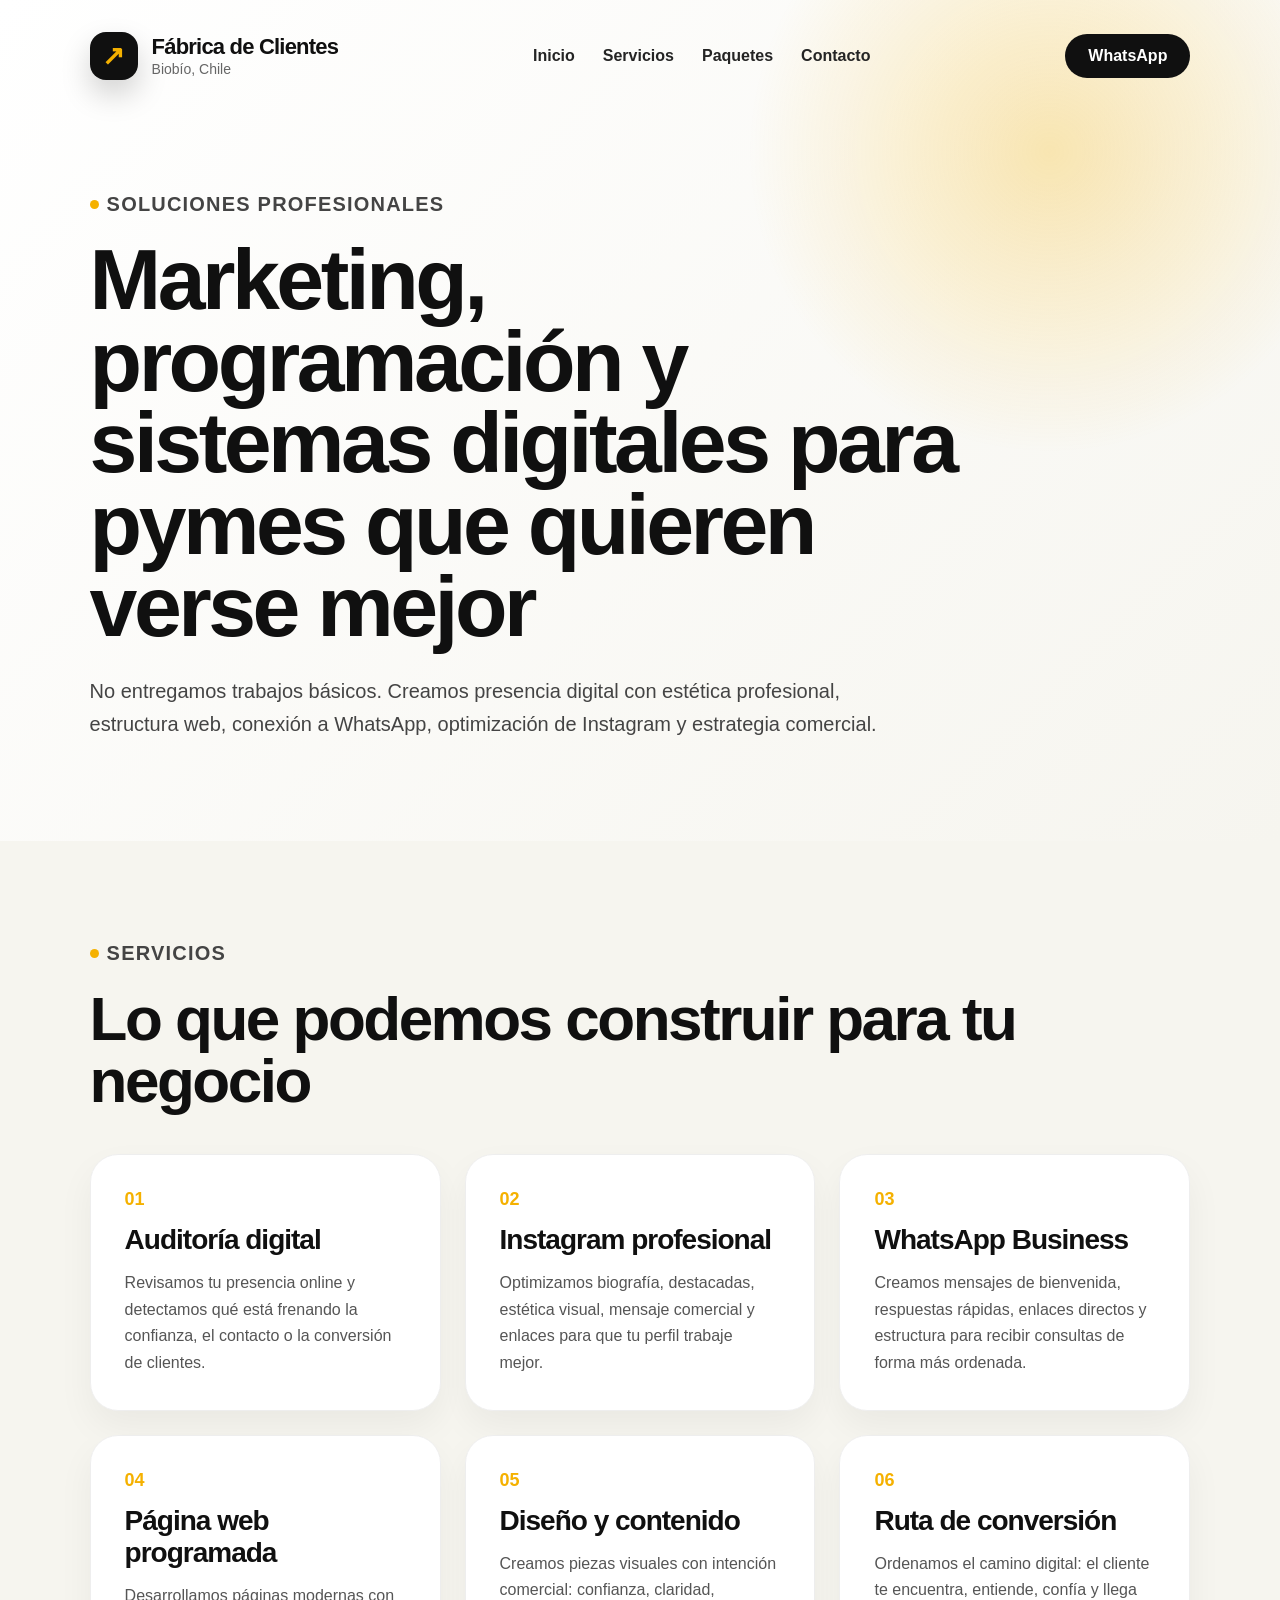
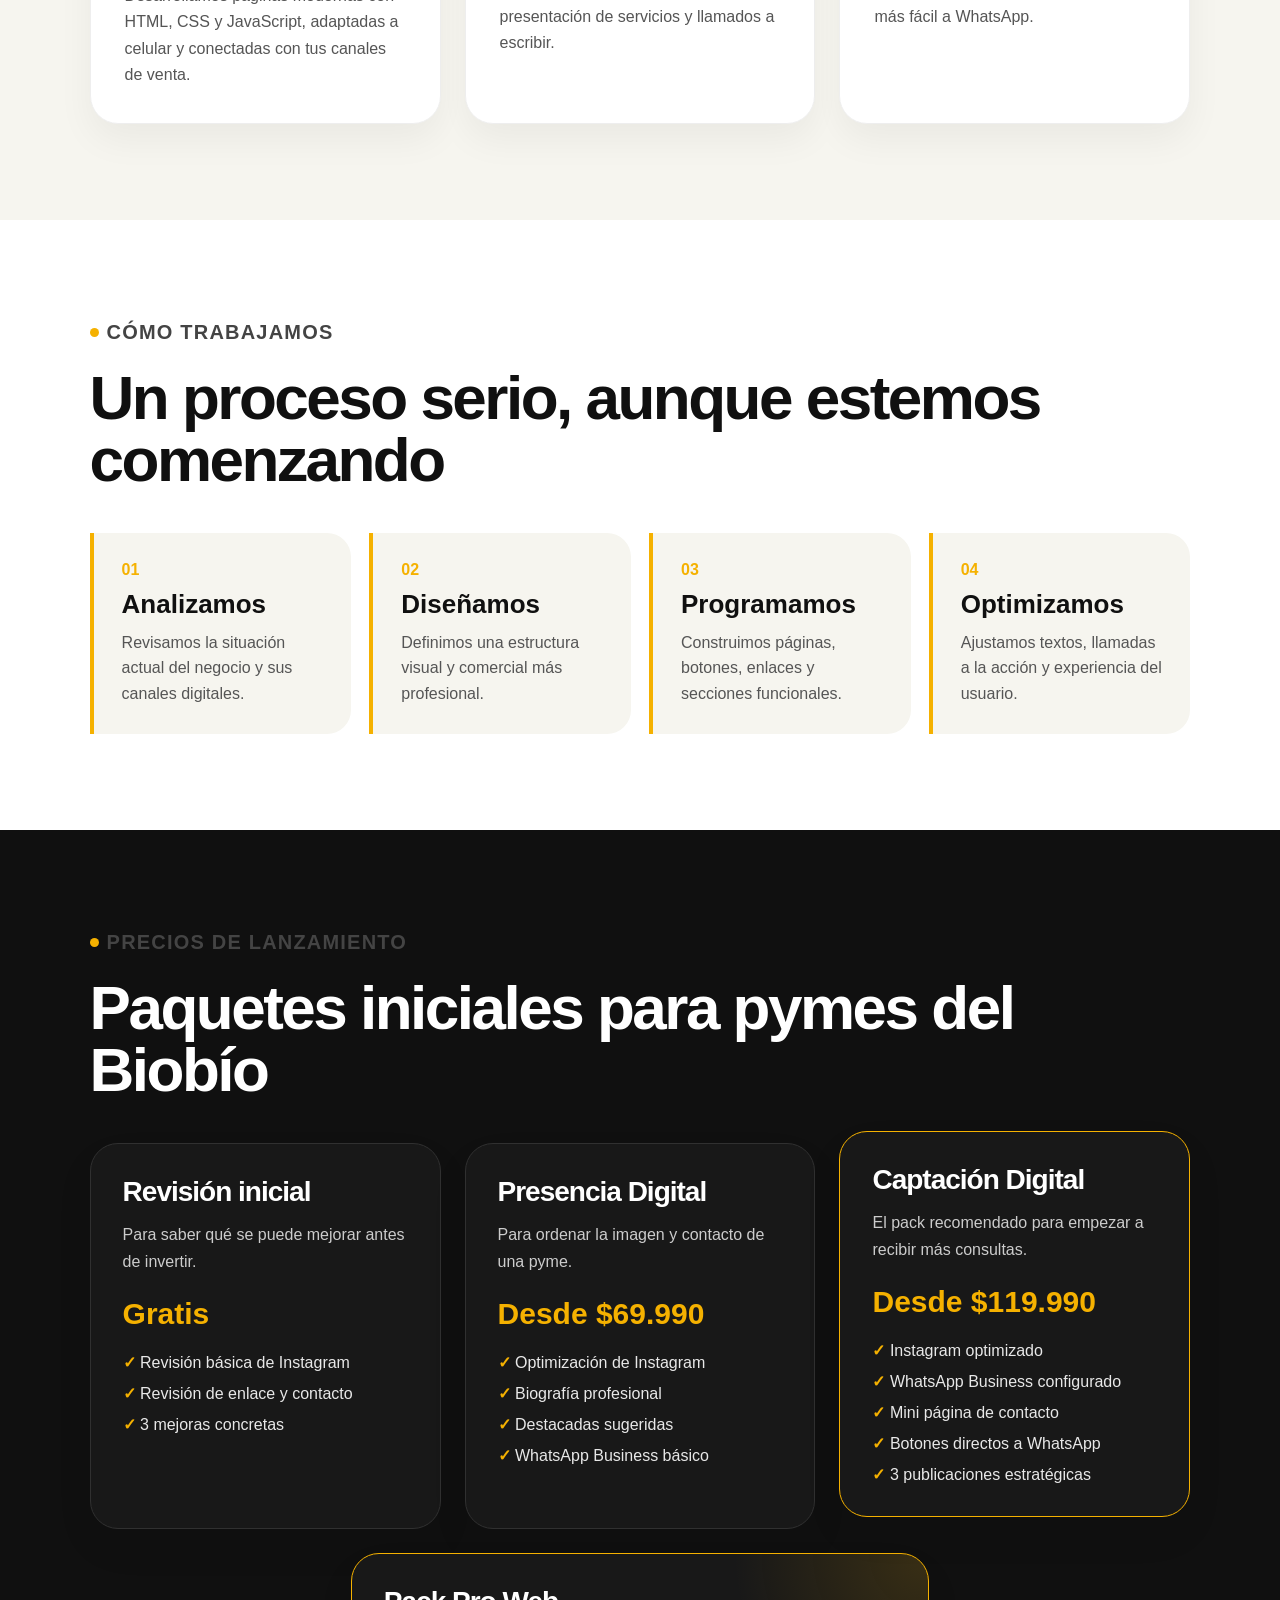
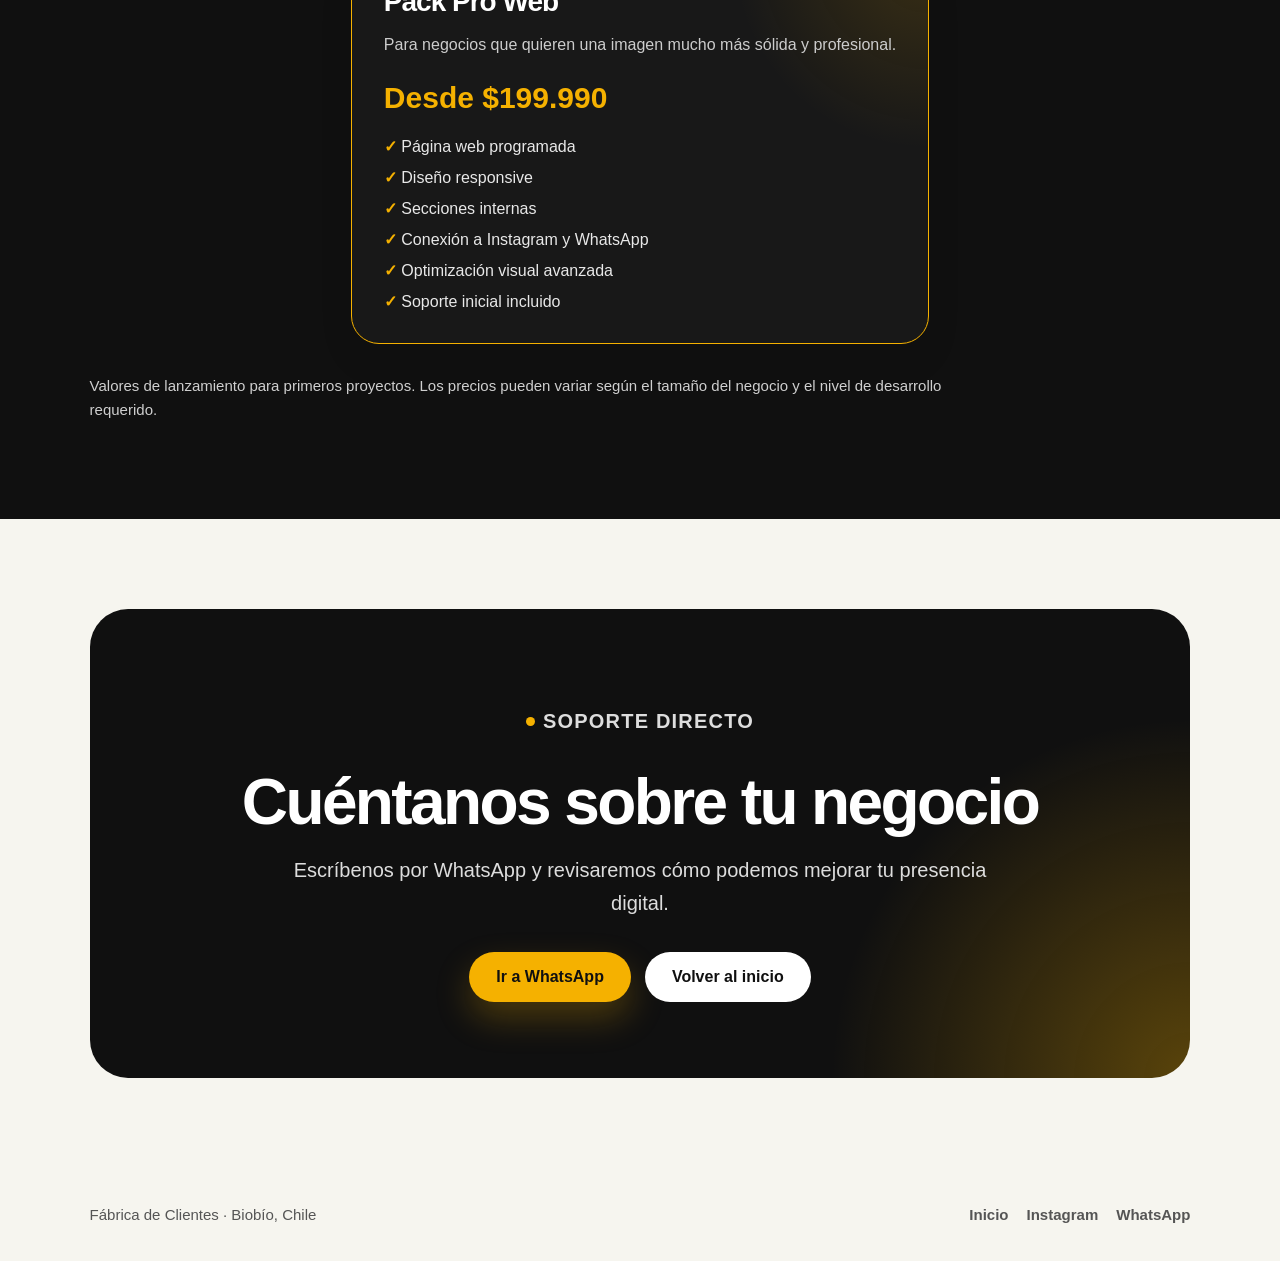
==== servicios.html @ aa5b1d6c "Add files via upload" ====
<!DOCTYPE html>
<html lang="es">
<head>
    <meta charset="UTF-8">
    <meta name="viewport" content="width=device-width, initial-scale=1.0">
    <title>Servicios | Fábrica de Clientes</title>
    <link rel="stylesheet" href="style.css">
</head>
<body>

    <div class="cursor-light"></div>

    <header class="page-header">

        <nav class="nav">
            <a href="index.html" class="logo">
                <div class="logo-icon">↗</div>
                <div>
                    <h2>Fábrica de Clientes</h2>
                    <span>Biobío, Chile</span>
                </div>
            </a>

            <div class="menu">
                <a href="index.html">Inicio</a>
                <a href="servicios.html">Servicios</a>
                <a href="#paquetes">Paquetes</a>
                <a href="#contacto">Contacto</a>
            </div>

            <a class="nav-btn" href="https://wa.me/56926001268" target="_blank">
                WhatsApp
            </a>
        </nav>

        <div class="page-title">
            <p class="tag">Soluciones profesionales</p>
            <h1>Marketing, programación y sistemas digitales para pymes que quieren verse mejor</h1>
            <p>
                No entregamos trabajos básicos. Creamos presencia digital con estética profesional,
                estructura web, conexión a WhatsApp, optimización de Instagram y estrategia comercial.
            </p>
        </div>

    </header>

    <main>

        <section class="section service-detail">
            <p class="tag">Servicios</p>
            <h2>Lo que podemos construir para tu negocio</h2>

            <div class="service-grid">

                <div class="service-item">
                    <span>01</span>
                    <h3>Auditoría digital</h3>
                    <p>
                        Revisamos tu presencia online y detectamos qué está frenando la confianza,
                        el contacto o la conversión de clientes.
                    </p>
                </div>

                <div class="service-item">
                    <span>02</span>
                    <h3>Instagram profesional</h3>
                    <p>
                        Optimizamos biografía, destacadas, estética visual, mensaje comercial
                        y enlaces para que tu perfil trabaje mejor.
                    </p>
                </div>

                <div class="service-item">
                    <span>03</span>
                    <h3>WhatsApp Business</h3>
                    <p>
                        Creamos mensajes de bienvenida, respuestas rápidas, enlaces directos
                        y estructura para recibir consultas de forma más ordenada.
                    </p>
                </div>

                <div class="service-item">
                    <span>04</span>
                    <h3>Página web programada</h3>
                    <p>
                        Desarrollamos páginas modernas con HTML, CSS y JavaScript, adaptadas a celular
                        y conectadas con tus canales de venta.
                    </p>
                </div>

                <div class="service-item">
                    <span>05</span>
                    <h3>Diseño y contenido</h3>
                    <p>
                        Creamos piezas visuales con intención comercial: confianza, claridad,
                        presentación de servicios y llamados a escribir.
                    </p>
                </div>

                <div class="service-item">
                    <span>06</span>
                    <h3>Ruta de conversión</h3>
                    <p>
                        Ordenamos el camino digital: el cliente te encuentra, entiende,
                        confía y llega más fácil a WhatsApp.
                    </p>
                </div>

            </div>
        </section>

        <section class="section process-pro">
            <p class="tag">Cómo trabajamos</p>
            <h2>Un proceso serio, aunque estemos comenzando</h2>

            <div class="timeline">
                <div>
                    <span>01</span>
                    <h3>Analizamos</h3>
                    <p>Revisamos la situación actual del negocio y sus canales digitales.</p>
                </div>

                <div>
                    <span>02</span>
                    <h3>Diseñamos</h3>
                    <p>Definimos una estructura visual y comercial más profesional.</p>
                </div>

                <div>
                    <span>03</span>
                    <h3>Programamos</h3>
                    <p>Construimos páginas, botones, enlaces y secciones funcionales.</p>
                </div>

                <div>
                    <span>04</span>
                    <h3>Optimizamos</h3>
                    <p>Ajustamos textos, llamadas a la acción y experiencia del usuario.</p>
                </div>
            </div>
        </section>

        <section class="section paquetes" id="paquetes">
            <p class="tag">Precios de lanzamiento</p>
            <h2>Paquetes iniciales para pymes del Biobío</h2>

            <div class="cards">
                <div class="card price-card">
                    <h3>Revisión inicial</h3>
                    <p>Para saber qué se puede mejorar antes de invertir.</p>
                    <h4>Gratis</h4>
                    <ul>
                        <li>Revisión básica de Instagram</li>
                        <li>Revisión de enlace y contacto</li>
                        <li>3 mejoras concretas</li>
                    </ul>
                </div>

                <div class="card price-card">
                    <h3>Presencia Digital</h3>
                    <p>Para ordenar la imagen y contacto de una pyme.</p>
                    <h4>Desde $69.990</h4>
                    <ul>
                        <li>Optimización de Instagram</li>
                        <li>Biografía profesional</li>
                        <li>Destacadas sugeridas</li>
                        <li>WhatsApp Business básico</li>
                    </ul>
                </div>

                <div class="card price-card featured">
                    <h3>Captación Digital</h3>
                    <p>El pack recomendado para empezar a recibir más consultas.</p>
                    <h4>Desde $119.990</h4>
                    <ul>
                        <li>Instagram optimizado</li>
                        <li>WhatsApp Business configurado</li>
                        <li>Mini página de contacto</li>
                        <li>Botones directos a WhatsApp</li>
                        <li>3 publicaciones estratégicas</li>
                    </ul>
                </div>
            </div>

            <div class="cards second-row">
                <div class="card price-card pro-card">
                    <h3>Pack Pro Web</h3>
                    <p>Para negocios que quieren una imagen mucho más sólida y profesional.</p>
                    <h4>Desde $199.990</h4>
                    <ul>
                        <li>Página web programada</li>
                        <li>Diseño responsive</li>
                        <li>Secciones internas</li>
                        <li>Conexión a Instagram y WhatsApp</li>
                        <li>Optimización visual avanzada</li>
                        <li>Soporte inicial incluido</li>
                    </ul>
                </div>
            </div>

            <p class="price-note">
                Valores de lanzamiento para primeros proyectos. Los precios pueden variar según el tamaño del negocio y el nivel de desarrollo requerido.
            </p>
        </section>

        <section class="contacto" id="contacto">
            <p class="tag">Soporte directo</p>
            <h2>Cuéntanos sobre tu negocio</h2>
            <p>
                Escríbenos por WhatsApp y revisaremos cómo podemos mejorar tu presencia digital.
            </p>

            <div class="contact-buttons">
                <a class="btn-whatsapp" href="https://wa.me/56926001268" target="_blank">
                    Ir a WhatsApp
                </a>

                <a class="btn-light" href="index.html">
                    Volver al inicio
                </a>
            </div>
        </section>

    </main>

    <footer>
        <p>Fábrica de Clientes · Biobío, Chile</p>

        <div>
            <a href="index.html">Inicio</a>
            <a href="https://www.instagram.com/fabricadeclientes.cl" target="_blank">Instagram</a>
            <a href="https://wa.me/56926001268" target="_blank">WhatsApp</a>
        </div>
    </footer>

    <script src="script.js"></script>
</body>
</html>
---- style.css ----
* {
    margin: 0;
    padding: 0;
    box-sizing: border-box;
}

html {
    scroll-behavior: smooth;
}

body {
    font-family: Arial, Helvetica, sans-serif;
    background: #f6f5ef;
    color: #101010;
    overflow-x: hidden;
}

a {
    text-decoration: none;
    color: inherit;
}

.cursor-light {
    position: fixed;
    width: 380px;
    height: 380px;
    border-radius: 50%;
    background: radial-gradient(circle, rgba(245, 177, 0, 0.16), transparent 65%);
    pointer-events: none;
    z-index: 0;
    transform: translate(-50%, -50%);
}

.hero,
.page-header,
main,
footer {
    position: relative;
    z-index: 1;
}

.hero {
    min-height: 100vh;
    padding: 32px 7%;
    background:
        radial-gradient(circle at 82% 18%, rgba(245, 177, 0, 0.28), transparent 24%),
        radial-gradient(circle at 12% 78%, rgba(0, 0, 0, 0.08), transparent 20%),
        linear-gradient(135deg, #ffffff 0%, #f6f5ef 100%);
}

.nav {
    display: flex;
    align-items: center;
    justify-content: space-between;
    gap: 22px;
    margin-bottom: 80px;
}

.logo {
    display: flex;
    align-items: center;
    gap: 14px;
}

.logo-icon {
    width: 48px;
    height: 48px;
    background: #101010;
    color: #f5b100;
    display: grid;
    place-items: center;
    border-radius: 16px;
    font-size: 27px;
    font-weight: 900;
    box-shadow: 0 14px 30px rgba(0, 0, 0, 0.18);
}

.logo h2 {
    font-size: 22px;
    letter-spacing: -0.8px;
}

.logo span {
    font-size: 14px;
    color: #666666;
}

.menu {
    display: flex;
    align-items: center;
    gap: 28px;
    font-weight: 700;
}

.menu a {
    color: #242424;
    transition: 0.2s;
}

.menu a:hover {
    color: #f5b100;
}

.nav-btn {
    padding: 13px 23px;
    background: #101010;
    color: white;
    border-radius: 999px;
    font-weight: 800;
    transition: 0.2s;
}

.nav-btn:hover {
    background: #f5b100;
    color: #101010;
    transform: translateY(-2px);
}

.hero-content {
    display: grid;
    grid-template-columns: 1.1fr 0.9fr;
    align-items: center;
    gap: 62px;
}

.tag {
    display: inline-flex;
    align-items: center;
    gap: 8px;
    color: #d99a00;
    font-weight: 900;
    margin-bottom: 18px;
    text-transform: uppercase;
    letter-spacing: 1.2px;
    font-size: 13px;
}

.tag::before {
    content: "";
    width: 9px;
    height: 9px;
    background: #f5b100;
    border-radius: 50%;
}

h1 {
    font-size: clamp(46px, 6.7vw, 88px);
    line-height: 0.95;
    letter-spacing: -3.8px;
    max-width: 920px;
}

.description {
    margin-top: 28px;
    font-size: 20px;
    line-height: 1.65;
    color: #444444;
    max-width: 750px;
}

.hero-buttons {
    display: flex;
    gap: 16px;
    flex-wrap: wrap;
    margin-top: 34px;
}

.btn-primary,
.btn-secondary,
.btn-whatsapp,
.btn-light {
    padding: 16px 27px;
    border-radius: 999px;
    font-weight: 900;
    display: inline-flex;
    align-items: center;
    justify-content: center;
    transition: 0.22s;
}

.btn-primary {
    background: #f5b100;
    color: #101010;
    box-shadow: 0 16px 34px rgba(245, 177, 0, 0.32);
}

.btn-primary:hover,
.btn-whatsapp:hover {
    transform: translateY(-3px);
}

.btn-secondary {
    border: 1px solid #101010;
}

.btn-secondary:hover {
    background: #101010;
    color: white;
}

.trust-row {
    display: grid;
    grid-template-columns: repeat(3, 1fr);
    gap: 14px;
    margin-top: 42px;
    max-width: 760px;
}

.trust-row div {
    background: rgba(255, 255, 255, 0.72);
    border: 1px solid #ececec;
    border-radius: 20px;
    padding: 18px;
    backdrop-filter: blur(10px);
}

.trust-row strong {
    display: block;
    margin-bottom: 6px;
    font-size: 16px;
}

.trust-row span {
    color: #666666;
    font-size: 14px;
    line-height: 1.4;
}

.hero-visual {
    position: relative;
    min-height: 520px;
    display: grid;
    place-items: center;
}

.dashboard-card {
    width: min(100%, 470px);
    background: #101010;
    color: white;
    border-radius: 34px;
    padding: 30px;
    box-shadow: 0 34px 80px rgba(0, 0, 0, 0.22);
    position: relative;
    overflow: hidden;
}

.dashboard-card::after {
    content: "";
    position: absolute;
    width: 210px;
    height: 210px;
    background: #f5b100;
    border-radius: 50%;
    top: -92px;
    right: -82px;
}

.dash-top {
    display: flex;
    gap: 8px;
    margin-bottom: 34px;
    position: relative;
    z-index: 2;
}

.dash-top span {
    width: 12px;
    height: 12px;
    background: #ffffff;
    opacity: 0.3;
    border-radius: 50%;
}

.card-label {
    color: #f5b100;
    font-weight: 900;
    margin-bottom: 12px;
    position: relative;
    z-index: 2;
}

.dashboard-card h3 {
    font-size: 34px;
    letter-spacing: -1.4px;
    line-height: 1.05;
    max-width: 340px;
    position: relative;
    z-index: 2;
}

.flow {
    display: flex;
    align-items: center;
    gap: 10px;
    margin: 34px 0;
    flex-wrap: wrap;
    position: relative;
    z-index: 2;
}

.flow div {
    background: rgba(255, 255, 255, 0.09);
    border: 1px solid rgba(255, 255, 255, 0.10);
    padding: 12px 14px;
    border-radius: 14px;
    font-weight: 800;
}

.flow span {
    color: #f5b100;
    font-weight: 900;
}

.metric-box {
    display: grid;
    grid-template-columns: 1fr;
    gap: 12px;
    position: relative;
    z-index: 2;
}

.metric-box div {
    background: #ffffff;
    color: #101010;
    padding: 15px;
    border-radius: 18px;
}

.metric-box small {
    display: block;
    color: #777777;
    margin-bottom: 5px;
}

.metric-box strong {
    font-size: 20px;
}

.section {
    padding: 96px 7%;
}

.section h2 {
    font-size: clamp(34px, 5vw, 62px);
    letter-spacing: -2.5px;
    line-height: 1;
    margin-bottom: 24px;
}

.section > p {
    max-width: 880px;
    font-size: 20px;
    line-height: 1.65;
    color: #444444;
}

.dark-section {
    background: #101010;
    color: white;
}

.dark-section p {
    color: #dddddd;
}

.cards {
    display: grid;
    grid-template-columns: repeat(3, 1fr);
    gap: 24px;
    margin-top: 42px;
}

.card {
    background: white;
    border: 1px solid #eeeeee;
    border-radius: 28px;
    padding: 32px;
    box-shadow: 0 18px 42px rgba(0, 0, 0, 0.05);
    transition: 0.22s;
}

.card:hover {
    transform: translateY(-7px);
}

.glow-card {
    position: relative;
    overflow: hidden;
}

.glow-card::after {
    content: "";
    position: absolute;
    width: 140px;
    height: 140px;
    background: rgba(245, 177, 0, 0.15);
    border-radius: 50%;
    bottom: -70px;
    right: -70px;
}

.card-icon {
    width: 48px;
    height: 48px;
    background: #101010;
    color: #f5b100;
    display: grid;
    place-items: center;
    border-radius: 16px;
    font-weight: 900;
    margin-bottom: 24px;
}

.card h3 {
    font-size: 28px;
    letter-spacing: -1px;
    margin-bottom: 14px;
}

.card p {
    color: #555555;
    line-height: 1.65;
}

.instagram-section {
    background: #ffffff;
}

.split {
    display: grid;
    grid-template-columns: 1fr 0.85fr;
    gap: 70px;
    align-items: center;
}

.split p {
    font-size: 20px;
    line-height: 1.65;
    color: #444444;
    max-width: 700px;
}

.pro-list {
    list-style: none;
    display: grid;
    gap: 14px;
    margin-top: 32px;
}

.pro-list li {
    background: #f6f5ef;
    border: 1px solid #eeeeee;
    padding: 16px 18px;
    border-radius: 18px;
    font-weight: 800;
}

.pro-list li::before {
    content: "✓ ";
    color: #f5b100;
    font-weight: 900;
}

.phone-mockup {
    width: min(100%, 360px);
    margin: 0 auto;
    background: #101010;
    border-radius: 42px;
    padding: 18px;
    box-shadow: 0 35px 75px rgba(0, 0, 0, 0.24);
    color: white;
}

.phone-header {
    width: 94px;
    height: 7px;
    background: #333333;
    border-radius: 999px;
    margin: 0 auto 24px;
}

.profile {
    display: flex;
    gap: 14px;
    align-items: center;
}

.profile-photo {
    width: 68px;
    height: 68px;
    background: #f5b100;
    color: #101010;
    border-radius: 50%;
    display: grid;
    place-items: center;
    font-weight: 900;
    font-size: 22px;
}

.profile-info h4 {
    font-size: 22px;
}

.profile-info p {
    font-size: 14px;
    color: #bbbbbb;
}

.bio-lines {
    display: grid;
    gap: 8px;
    margin: 22px 0;
}

.bio-lines span {
    height: 9px;
    background: #2b2b2b;
    border-radius: 999px;
}

.bio-lines span:nth-child(1) {
    width: 90%;
}

.bio-lines span:nth-child(2) {
    width: 74%;
}

.bio-lines span:nth-child(3) {
    width: 58%;
}

.ig-buttons {
    display: grid;
    grid-template-columns: 1fr 1fr;
    gap: 10px;
}

.ig-buttons button {
    border: none;
    padding: 12px;
    border-radius: 14px;
    background: #f5b100;
    color: #101010;
    font-weight: 900;
}

.stories {
    display: flex;
    gap: 12px;
    margin: 22px 0;
}

.stories div {
    width: 58px;
    height: 58px;
    border: 3px solid #f5b100;
    border-radius: 50%;
}

.feed-grid {
    display: grid;
    grid-template-columns: repeat(3, 1fr);
    gap: 7px;
}

.feed-grid div {
    height: 78px;
    background: linear-gradient(135deg, #ffffff, #f5b100);
    border-radius: 12px;
}

.tech-section {
    background: #f6f5ef;
}

.tech-grid {
    margin-top: 42px;
    display: grid;
    grid-template-columns: repeat(4, 1fr);
    gap: 22px;
}

.tech-item {
    background: #ffffff;
    padding: 30px;
    border-radius: 26px;
    border: 1px solid #eeeeee;
    box-shadow: 0 16px 36px rgba(0, 0, 0, 0.05);
}

.tech-item h3 {
    font-size: 24px;
    margin-bottom: 12px;
}

.tech-item p {
    color: #555555;
    line-height: 1.6;
}

.comparison {
    display: grid;
    grid-template-columns: 1fr 1fr;
    gap: 24px;
    margin-top: 42px;
}

.comparison div {
    padding: 38px;
    border-radius: 30px;
}

.before {
    background: #eeeeee;
}

.after {
    background: #101010;
    color: white;
    border: 2px solid #f5b100;
}

.comparison h3 {
    font-size: 34px;
    margin-bottom: 14px;
}

.comparison p {
    color: inherit;
    opacity: 0.78;
    line-height: 1.6;
}

.contacto {
    margin: 90px 7%;
    padding: 76px;
    border-radius: 38px;
    background:
        radial-gradient(circle at bottom right, rgba(245, 177, 0, 0.32), transparent 30%),
        #101010;
    color: white;
    text-align: center;
}

.contacto h2 {
    font-size: clamp(36px, 5vw, 68px);
    letter-spacing: -2.6px;
    line-height: 1;
}

.contacto p {
    margin: 20px auto 32px;
    max-width: 720px;
    color: #dddddd;
    font-size: 20px;
    line-height: 1.65;
}

.contact-buttons {
    display: flex;
    justify-content: center;
    gap: 14px;
    flex-wrap: wrap;
}

.btn-whatsapp {
    background: #f5b100;
    color: #101010;
    box-shadow: 0 16px 34px rgba(245, 177, 0, 0.25);
}

.btn-light {
    background: #ffffff;
    color: #101010;
}

footer {
    padding: 38px 7%;
    display: flex;
    justify-content: space-between;
    gap: 22px;
    color: #555555;
    font-size: 15px;
}

footer div {
    display: flex;
    gap: 18px;
    flex-wrap: wrap;
}

footer a {
    font-weight: 900;
}

footer a:hover {
    color: #f5b100;
}

.page-header {
    padding: 32px 7% 100px;
    background:
        radial-gradient(circle at 82% 18%, rgba(245, 177, 0, 0.28), transparent 24%),
        linear-gradient(135deg, #ffffff 0%, #f6f5ef 100%);
}

.page-title {
    margin-top: 80px;
    max-width: 1080px;
}

.page-title h1 {
    font-size: clamp(44px, 6.8vw, 86px);
    line-height: 0.95;
    letter-spacing: -3.5px;
}

.page-title p {
    margin-top: 28px;
    font-size: 20px;
    line-height: 1.65;
    color: #444444;
    max-width: 820px;
}

.service-grid {
    display: grid;
    grid-template-columns: repeat(3, 1fr);
    gap: 24px;
    margin-top: 42px;
}

.service-item {
    background: white;
    padding: 34px;
    border-radius: 28px;
    border: 1px solid #eeeeee;
    box-shadow: 0 16px 36px rgba(0, 0, 0, 0.05);
    transition: 0.22s;
}

.service-item:hover {
    transform: translateY(-7px);
}

.service-item span {
    color: #f5b100;
    font-weight: 900;
    font-size: 18px;
}

.service-item h3 {
    font-size: 28px;
    margin: 14px 0;
    letter-spacing: -1px;
}

.service-item p {
    color: #555555;
    line-height: 1.65;
}

.process-pro {
    background: #ffffff;
}

.timeline {
    margin-top: 42px;
    display: grid;
    grid-template-columns: repeat(4, 1fr);
    gap: 18px;
}

.timeline div {
    padding: 28px;
    border-left: 4px solid #f5b100;
    background: #f6f5ef;
    border-radius: 0 24px 24px 0;
}

.timeline span {
    color: #f5b100;
    font-weight: 900;
}

.timeline h3 {
    font-size: 26px;
    margin: 10px 0;
}

.timeline p {
    color: #555555;
    line-height: 1.6;
}

.paquetes {
    background: #101010;
    color: white;
}

.paquetes .card {
    background: #181818;
    color: white;
    border: 1px solid #303030;
}

.paquetes .card p {
    color: #cccccc;
}

.price-card h4 {
    color: #f5b100;
    font-size: 30px;
    margin: 22px 0;
}

.price-card ul {
    list-style: none;
    display: grid;
    gap: 12px;
}

.price-card li {
    color: #e8e8e8;
}

.price-card li::before {
    content: "✓ ";
    color: #f5b100;
    font-weight: 900;
}

.featured {
    border: 1px solid #f5b100 !important;
    transform: translateY(-12px);
}

.second-row {
    grid-template-columns: 1fr;
    margin-top: 24px;
}

.pro-card {
    max-width: 580px;
    margin: 0 auto;
    border: 1px solid #f5b100 !important;
    background:
        radial-gradient(circle at top right, rgba(245, 177, 0, 0.15), transparent 28%),
        #181818 !important;
}

.price-note {
    color: #cfcfcf !important;
    margin-top: 30px;
    font-size: 15px !important;
}

@media (max-width: 980px) {
    .hero-content,
    .split {
        grid-template-columns: 1fr;
    }

    .hero-visual {
        min-height: auto;
    }

    .cards,
    .service-grid,
    .tech-grid,
    .timeline {
        grid-template-columns: 1fr 1fr;
    }

    .menu {
        display: none;
    }
}

@media (max-width: 650px) {
    .hero,
    .page-header {
        padding: 24px 5% 70px;
    }

    .nav {
        margin-bottom: 54px;
    }

    .nav-btn {
        display: none;
    }

    h1,
    .page-title h1 {
        letter-spacing: -2px;
    }

    .trust-row,
    .cards,
    .service-grid,
    .tech-grid,
    .timeline,
    .comparison {
        grid-template-columns: 1fr;
    }

    .section {
        padding: 70px 5%;
    }

    .contacto {
        margin: 60px 5%;
        padding: 52px 24px;
    }

    .featured {
        transform: none;
    }

    footer {
        flex-direction: column;
    }
}
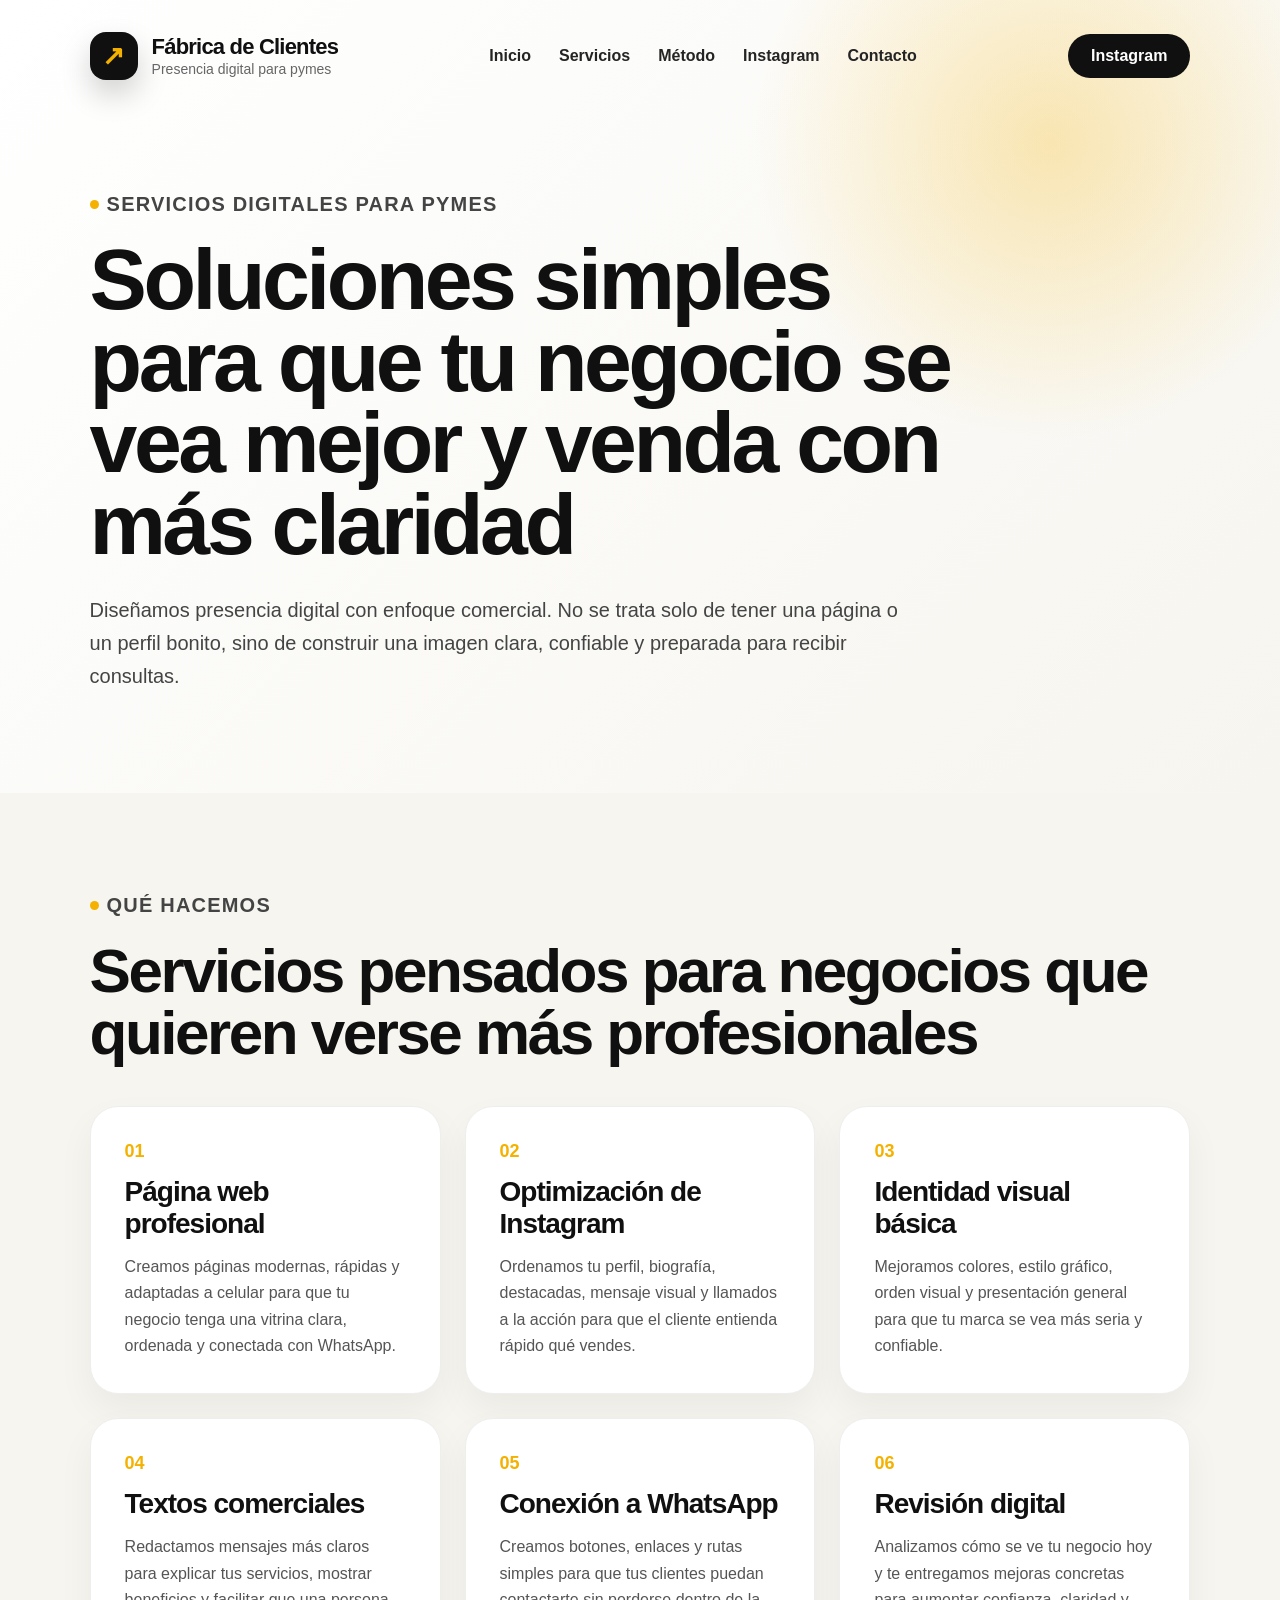
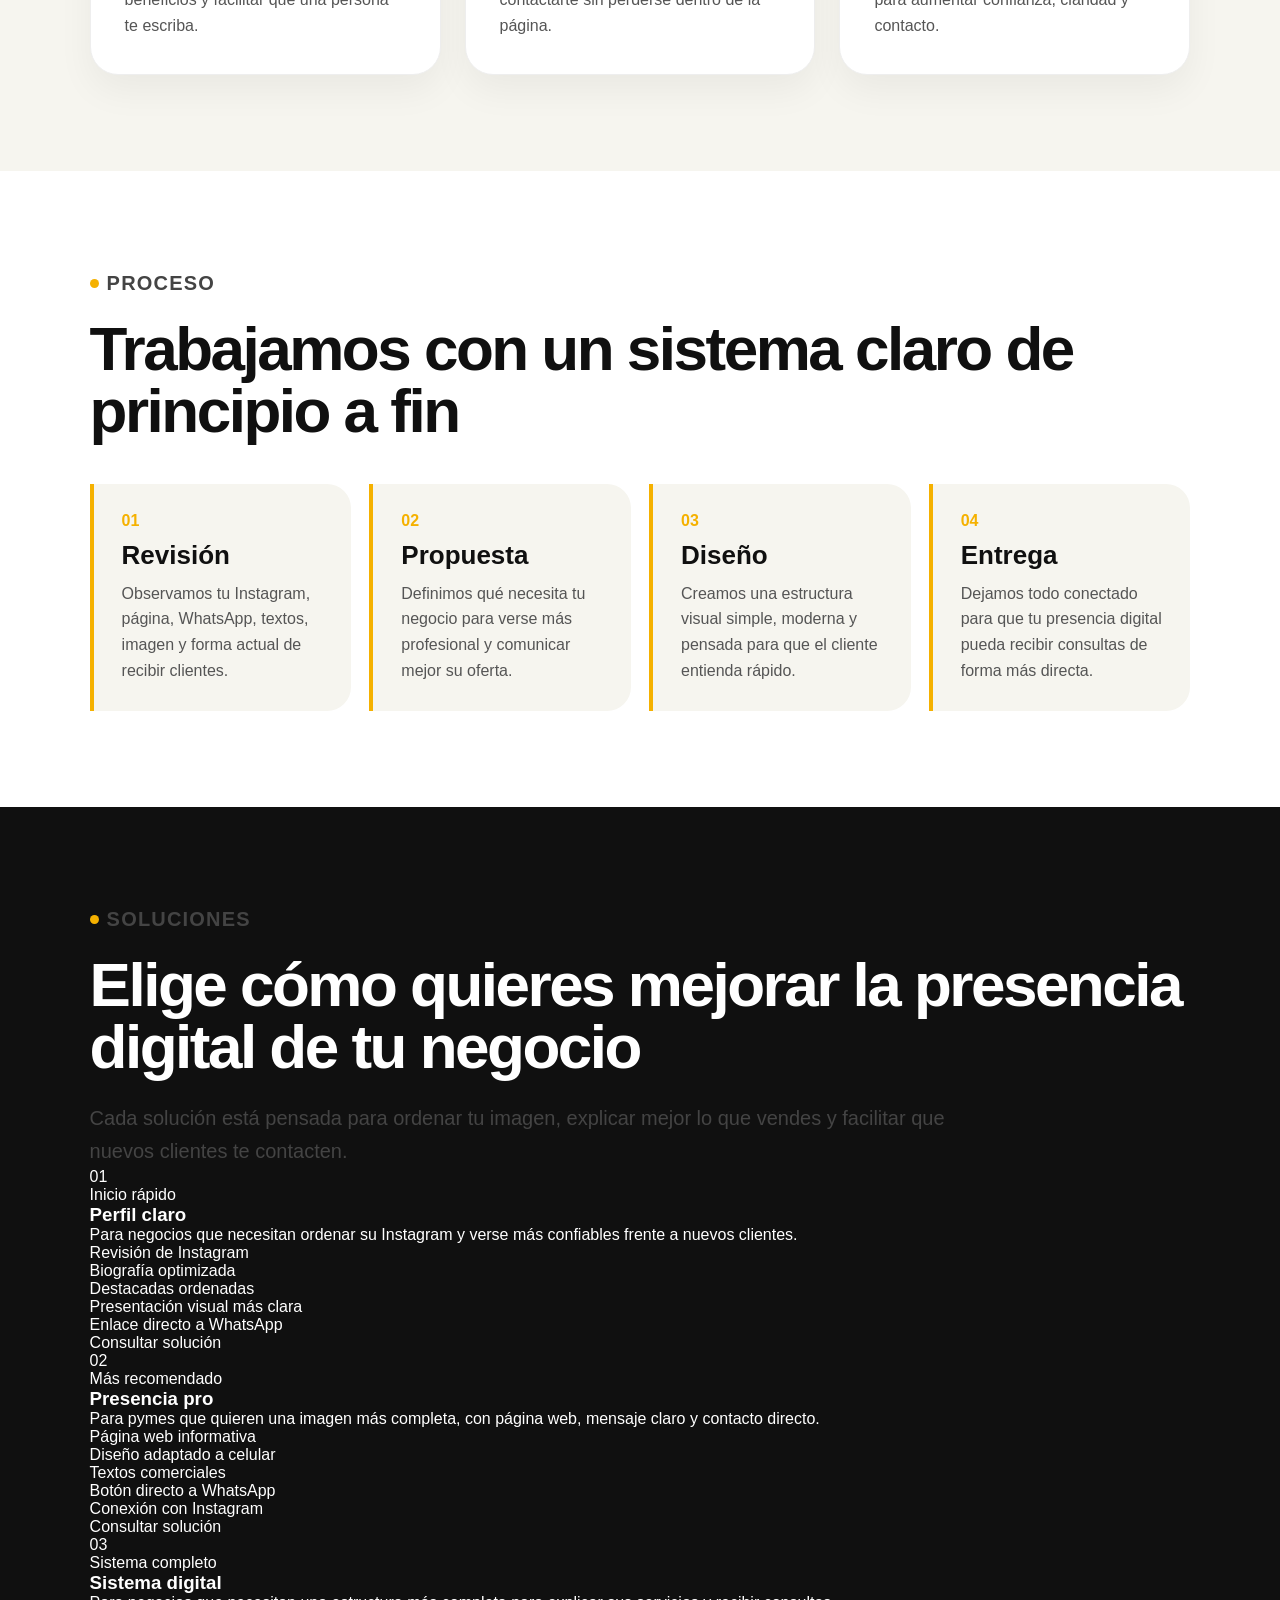
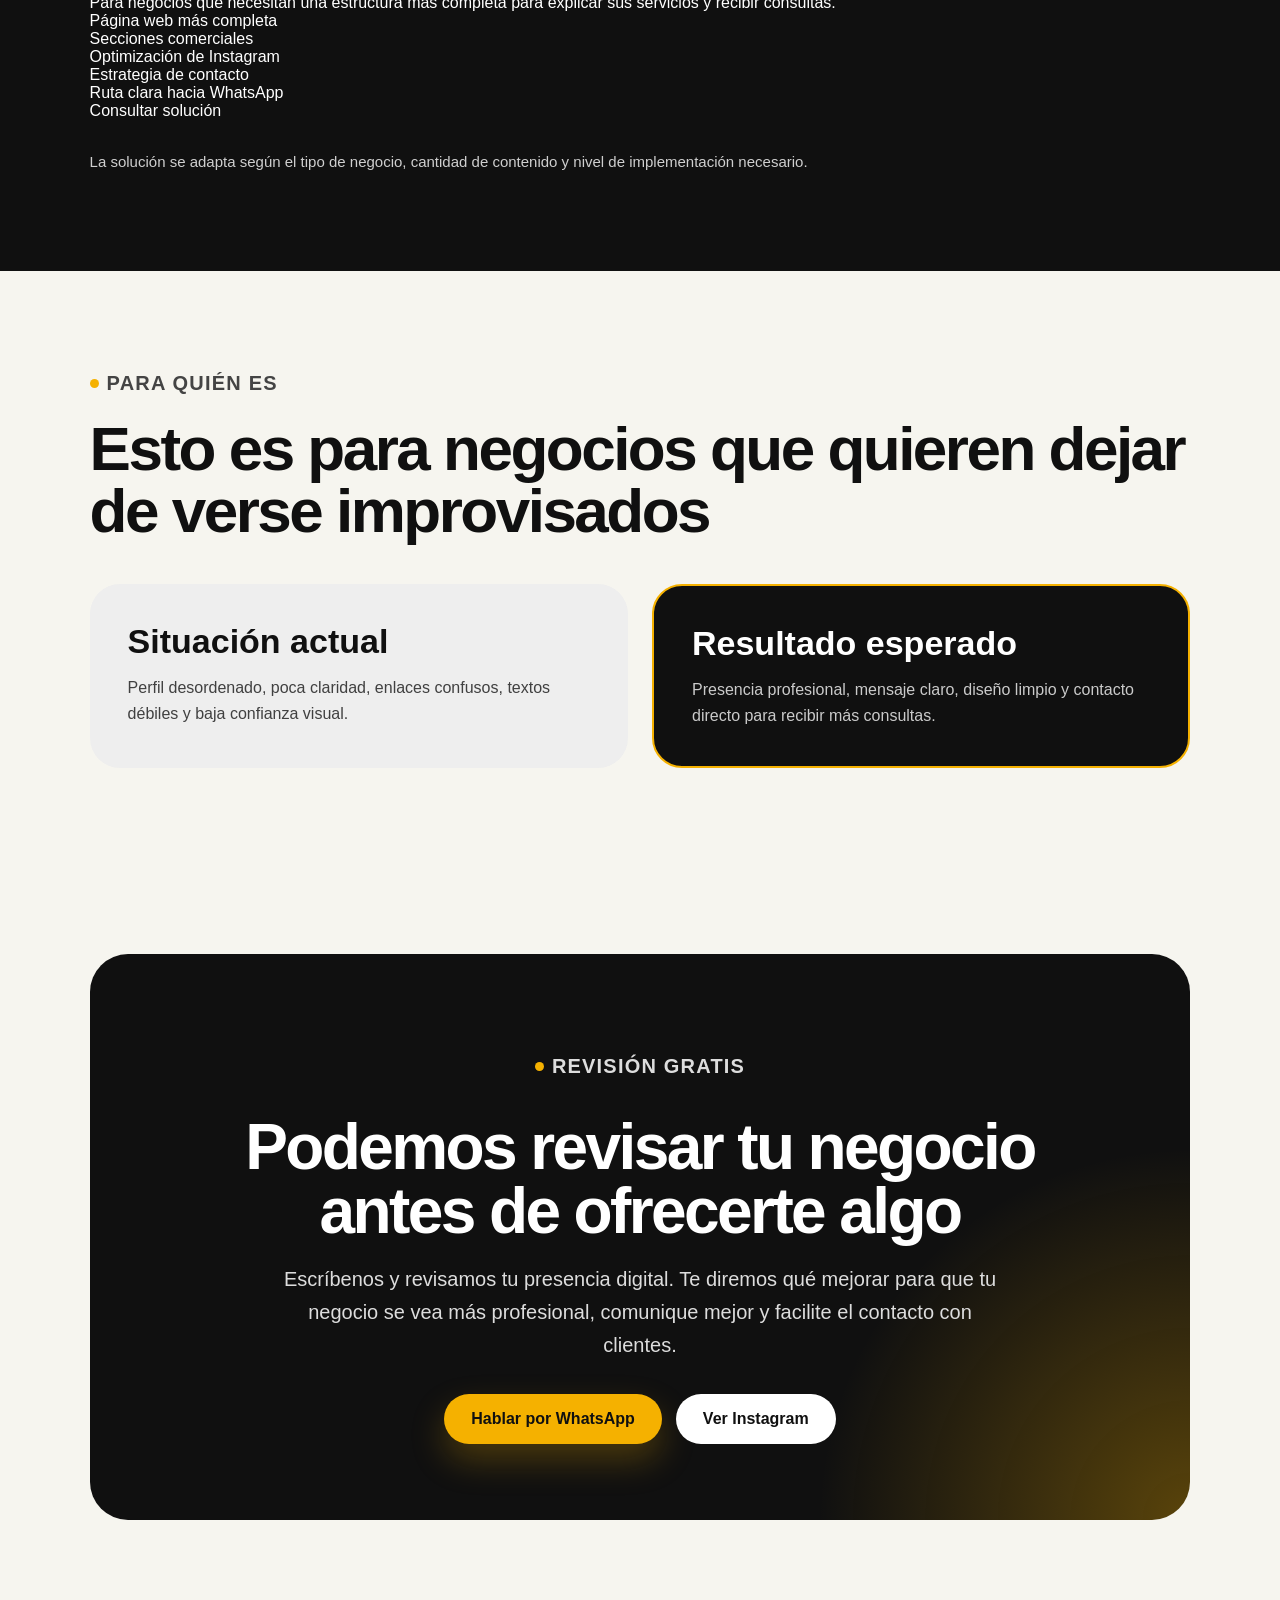
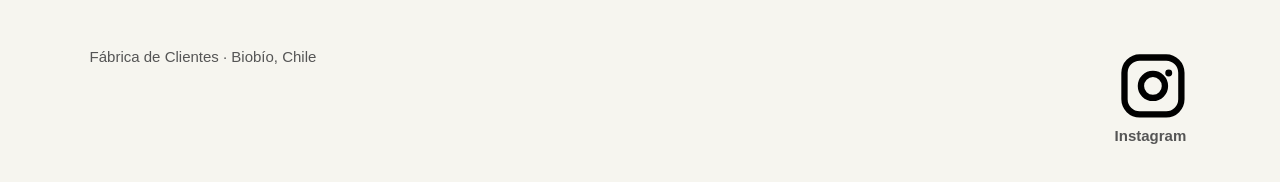
==== commit 7a24ff3b: "Refactor servicios.html for improved structure and content" ====
--- a/servicios.html
+++ b/servicios.html
@@ -8,101 +8,116 @@
 </head>
 <body>
 
-    <div class="cursor-light"></div>
-
     <header class="page-header">
 
         <nav class="nav">
             <a href="index.html" class="logo">
                 <div class="logo-icon">↗</div>
+
                 <div>
                     <h2>Fábrica de Clientes</h2>
-                    <span>Biobío, Chile</span>
+                    <span>Presencia digital para pymes</span>
                 </div>
             </a>
 
             <div class="menu">
                 <a href="index.html">Inicio</a>
                 <a href="servicios.html">Servicios</a>
-                <a href="#paquetes">Paquetes</a>
+                <a href="index.html#metodo">Método</a>
+                <a href="index.html#instagram">Instagram</a>
                 <a href="#contacto">Contacto</a>
             </div>
 
-            <a class="nav-btn" href="https://wa.me/56926001268" target="_blank">
-                WhatsApp
+            <a class="nav-btn" href="https://www.instagram.com/fabricadeclientes.cl" target="_blank">
+                Instagram
             </a>
         </nav>
 
-        <div class="page-title">
-            <p class="tag">Soluciones profesionales</p>
-            <h1>Marketing, programación y sistemas digitales para pymes que quieren verse mejor</h1>
+        <section class="page-title">
+            <p class="tag">Servicios digitales para pymes</p>
+
+            <h1>Soluciones simples para que tu negocio se vea mejor y venda con más claridad</h1>
+
             <p>
-                No entregamos trabajos básicos. Creamos presencia digital con estética profesional,
-                estructura web, conexión a WhatsApp, optimización de Instagram y estrategia comercial.
+                Diseñamos presencia digital con enfoque comercial. No se trata solo de tener una página
+                o un perfil bonito, sino de construir una imagen clara, confiable y preparada para recibir consultas.
             </p>
-        </div>
+        </section>
 
     </header>
 
     <main>
 
-        <section class="section service-detail">
-            <p class="tag">Servicios</p>
-            <h2>Lo que podemos construir para tu negocio</h2>
+        <section class="section">
+            <p class="tag">Qué hacemos</p>
+
+            <h2>Servicios pensados para negocios que quieren verse más profesionales</h2>
 
             <div class="service-grid">
 
                 <div class="service-item">
                     <span>01</span>
-                    <h3>Auditoría digital</h3>
-                    <p>
-                        Revisamos tu presencia online y detectamos qué está frenando la confianza,
-                        el contacto o la conversión de clientes.
+
+                    <h3>Página web profesional</h3>
+
+                    <p>
+                        Creamos páginas modernas, rápidas y adaptadas a celular para que tu negocio tenga
+                        una vitrina clara, ordenada y conectada con WhatsApp.
                     </p>
                 </div>
 
                 <div class="service-item">
                     <span>02</span>
-                    <h3>Instagram profesional</h3>
-                    <p>
-                        Optimizamos biografía, destacadas, estética visual, mensaje comercial
-                        y enlaces para que tu perfil trabaje mejor.
+
+                    <h3>Optimización de Instagram</h3>
+
+                    <p>
+                        Ordenamos tu perfil, biografía, destacadas, mensaje visual y llamados a la acción
+                        para que el cliente entienda rápido qué vendes.
                     </p>
                 </div>
 
                 <div class="service-item">
                     <span>03</span>
-                    <h3>WhatsApp Business</h3>
-                    <p>
-                        Creamos mensajes de bienvenida, respuestas rápidas, enlaces directos
-                        y estructura para recibir consultas de forma más ordenada.
+
+                    <h3>Identidad visual básica</h3>
+
+                    <p>
+                        Mejoramos colores, estilo gráfico, orden visual y presentación general para que tu marca
+                        se vea más seria y confiable.
                     </p>
                 </div>
 
                 <div class="service-item">
                     <span>04</span>
-                    <h3>Página web programada</h3>
-                    <p>
-                        Desarrollamos páginas modernas con HTML, CSS y JavaScript, adaptadas a celular
-                        y conectadas con tus canales de venta.
+
+                    <h3>Textos comerciales</h3>
+
+                    <p>
+                        Redactamos mensajes más claros para explicar tus servicios, mostrar beneficios
+                        y facilitar que una persona te escriba.
                     </p>
                 </div>
 
                 <div class="service-item">
                     <span>05</span>
-                    <h3>Diseño y contenido</h3>
-                    <p>
-                        Creamos piezas visuales con intención comercial: confianza, claridad,
-                        presentación de servicios y llamados a escribir.
+
+                    <h3>Conexión a WhatsApp</h3>
+
+                    <p>
+                        Creamos botones, enlaces y rutas simples para que tus clientes puedan contactarte
+                        sin perderse dentro de la página.
                     </p>
                 </div>
 
                 <div class="service-item">
                     <span>06</span>
-                    <h3>Ruta de conversión</h3>
-                    <p>
-                        Ordenamos el camino digital: el cliente te encuentra, entiende,
-                        confía y llega más fácil a WhatsApp.
+
+                    <h3>Revisión digital</h3>
+
+                    <p>
+                        Analizamos cómo se ve tu negocio hoy y te entregamos mejoras concretas para aumentar
+                        confianza, claridad y contacto.
                     </p>
                 </div>
 
@@ -110,113 +125,197 @@
         </section>
 
         <section class="section process-pro">
-            <p class="tag">Cómo trabajamos</p>
-            <h2>Un proceso serio, aunque estemos comenzando</h2>
+            <p class="tag">Proceso</p>
+
+            <h2>Trabajamos con un sistema claro de principio a fin</h2>
 
             <div class="timeline">
+
                 <div>
                     <span>01</span>
-                    <h3>Analizamos</h3>
-                    <p>Revisamos la situación actual del negocio y sus canales digitales.</p>
+
+                    <h3>Revisión</h3>
+
+                    <p>
+                        Observamos tu Instagram, página, WhatsApp, textos, imagen y forma actual de recibir clientes.
+                    </p>
                 </div>
 
                 <div>
                     <span>02</span>
-                    <h3>Diseñamos</h3>
-                    <p>Definimos una estructura visual y comercial más profesional.</p>
+
+                    <h3>Propuesta</h3>
+
+                    <p>
+                        Definimos qué necesita tu negocio para verse más profesional y comunicar mejor su oferta.
+                    </p>
                 </div>
 
                 <div>
                     <span>03</span>
-                    <h3>Programamos</h3>
-                    <p>Construimos páginas, botones, enlaces y secciones funcionales.</p>
+
+                    <h3>Diseño</h3>
+
+                    <p>
+                        Creamos una estructura visual simple, moderna y pensada para que el cliente entienda rápido.
+                    </p>
                 </div>
 
                 <div>
                     <span>04</span>
-                    <h3>Optimizamos</h3>
-                    <p>Ajustamos textos, llamadas a la acción y experiencia del usuario.</p>
-                </div>
-            </div>
-        </section>
-
-        <section class="section paquetes" id="paquetes">
-            <p class="tag">Precios de lanzamiento</p>
-            <h2>Paquetes iniciales para pymes del Biobío</h2>
-
-            <div class="cards">
-                <div class="card price-card">
-                    <h3>Revisión inicial</h3>
-                    <p>Para saber qué se puede mejorar antes de invertir.</p>
-                    <h4>Gratis</h4>
-                    <ul>
-                        <li>Revisión básica de Instagram</li>
-                        <li>Revisión de enlace y contacto</li>
-                        <li>3 mejoras concretas</li>
-                    </ul>
-                </div>
-
-                <div class="card price-card">
-                    <h3>Presencia Digital</h3>
-                    <p>Para ordenar la imagen y contacto de una pyme.</p>
-                    <h4>Desde $69.990</h4>
-                    <ul>
-                        <li>Optimización de Instagram</li>
-                        <li>Biografía profesional</li>
-                        <li>Destacadas sugeridas</li>
-                        <li>WhatsApp Business básico</li>
-                    </ul>
-                </div>
-
-                <div class="card price-card featured">
-                    <h3>Captación Digital</h3>
-                    <p>El pack recomendado para empezar a recibir más consultas.</p>
-                    <h4>Desde $119.990</h4>
-                    <ul>
-                        <li>Instagram optimizado</li>
-                        <li>WhatsApp Business configurado</li>
-                        <li>Mini página de contacto</li>
-                        <li>Botones directos a WhatsApp</li>
-                        <li>3 publicaciones estratégicas</li>
-                    </ul>
-                </div>
-            </div>
-
-            <div class="cards second-row">
-                <div class="card price-card pro-card">
-                    <h3>Pack Pro Web</h3>
-                    <p>Para negocios que quieren una imagen mucho más sólida y profesional.</p>
-                    <h4>Desde $199.990</h4>
-                    <ul>
-                        <li>Página web programada</li>
-                        <li>Diseño responsive</li>
-                        <li>Secciones internas</li>
-                        <li>Conexión a Instagram y WhatsApp</li>
-                        <li>Optimización visual avanzada</li>
-                        <li>Soporte inicial incluido</li>
-                    </ul>
-                </div>
+
+                    <h3>Entrega</h3>
+
+                    <p>
+                        Dejamos todo conectado para que tu presencia digital pueda recibir consultas de forma más directa.
+                    </p>
+                </div>
+
+            </div>
+        </section>
+
+        <section class="section paquetes">
+            <p class="tag">Soluciones</p>
+
+            <h2>Elige cómo quieres mejorar la presencia digital de tu negocio</h2>
+
+            <p class="section-intro">
+                Cada solución está pensada para ordenar tu imagen, explicar mejor lo que vendes
+                y facilitar que nuevos clientes te contacten.
+            </p>
+
+            <div class="soluciones-grid">
+
+                <article class="solucion-card">
+                    <div class="solucion-top">
+                        <span>01</span>
+                        <p>Inicio rápido</p>
+                    </div>
+
+                    <h3>Perfil claro</h3>
+
+                    <p class="solucion-text">
+                        Para negocios que necesitan ordenar su Instagram y verse más confiables
+                        frente a nuevos clientes.
+                    </p>
+
+                    <div class="solucion-lista">
+                        <p>Revisión de Instagram</p>
+                        <p>Biografía optimizada</p>
+                        <p>Destacadas ordenadas</p>
+                        <p>Presentación visual más clara</p>
+                        <p>Enlace directo a WhatsApp</p>
+                    </div>
+
+                    <a href="https://wa.me/56926001268" target="_blank" class="package-btn">
+                        Consultar solución
+                    </a>
+                </article>
+
+                <article class="solucion-card solucion-destacada">
+                    <div class="solucion-top">
+                        <span>02</span>
+                        <p>Más recomendado</p>
+                    </div>
+
+                    <h3>Presencia pro</h3>
+
+                    <p class="solucion-text">
+                        Para pymes que quieren una imagen más completa, con página web,
+                        mensaje claro y contacto directo.
+                    </p>
+
+                    <div class="solucion-lista">
+                        <p>Página web informativa</p>
+                        <p>Diseño adaptado a celular</p>
+                        <p>Textos comerciales</p>
+                        <p>Botón directo a WhatsApp</p>
+                        <p>Conexión con Instagram</p>
+                    </div>
+
+                    <a href="https://wa.me/56926001268" target="_blank" class="package-btn">
+                        Consultar solución
+                    </a>
+                </article>
+
+                <article class="solucion-card">
+                    <div class="solucion-top">
+                        <span>03</span>
+                        <p>Sistema completo</p>
+                    </div>
+
+                    <h3>Sistema digital</h3>
+
+                    <p class="solucion-text">
+                        Para negocios que necesitan una estructura más completa para explicar
+                        sus servicios y recibir consultas.
+                    </p>
+
+                    <div class="solucion-lista">
+                        <p>Página web más completa</p>
+                        <p>Secciones comerciales</p>
+                        <p>Optimización de Instagram</p>
+                        <p>Estrategia de contacto</p>
+                        <p>Ruta clara hacia WhatsApp</p>
+                    </div>
+
+                    <a href="https://wa.me/56926001268" target="_blank" class="package-btn">
+                        Consultar solución
+                    </a>
+                </article>
+
             </div>
 
             <p class="price-note">
-                Valores de lanzamiento para primeros proyectos. Los precios pueden variar según el tamaño del negocio y el nivel de desarrollo requerido.
+                La solución se adapta según el tipo de negocio, cantidad de contenido y nivel de implementación necesario.
             </p>
         </section>
 
+        <section class="section">
+            <p class="tag">Para quién es</p>
+
+            <h2>Esto es para negocios que quieren dejar de verse improvisados</h2>
+
+            <div class="comparison">
+
+                <div class="before">
+                    <h3>Situación actual</h3>
+
+                    <p>
+                        Perfil desordenado, poca claridad, enlaces confusos, textos débiles
+                        y baja confianza visual.
+                    </p>
+                </div>
+
+                <div class="after">
+                    <h3>Resultado esperado</h3>
+
+                    <p>
+                        Presencia profesional, mensaje claro, diseño limpio y contacto directo
+                        para recibir más consultas.
+                    </p>
+                </div>
+
+            </div>
+        </section>
+
         <section class="contacto" id="contacto">
-            <p class="tag">Soporte directo</p>
-            <h2>Cuéntanos sobre tu negocio</h2>
+            <p class="tag">Revisión gratis</p>
+
+            <h2>Podemos revisar tu negocio antes de ofrecerte algo</h2>
+
             <p>
-                Escríbenos por WhatsApp y revisaremos cómo podemos mejorar tu presencia digital.
+                Escríbenos y revisamos tu presencia digital. Te diremos qué mejorar para que tu negocio
+                se vea más profesional, comunique mejor y facilite el contacto con clientes.
             </p>
 
             <div class="contact-buttons">
                 <a class="btn-whatsapp" href="https://wa.me/56926001268" target="_blank">
-                    Ir a WhatsApp
+                    Hablar por WhatsApp
                 </a>
 
-                <a class="btn-light" href="index.html">
-                    Volver al inicio
+                <a class="btn-light" href="https://www.instagram.com/fabricadeclientes.cl" target="_blank">
+                    Ver Instagram
                 </a>
             </div>
         </section>
@@ -226,13 +325,16 @@
     <footer>
         <p>Fábrica de Clientes · Biobío, Chile</p>
 
-        <div>
-            <a href="index.html">Inicio</a>
-            <a href="https://www.instagram.com/fabricadeclientes.cl" target="_blank">Instagram</a>
-            <a href="https://wa.me/56926001268" target="_blank">WhatsApp</a>
+        <div class="footer-redes">
+            <a href="https://www.instagram.com/fabricadeclientes.cl" target="_blank" class="footer-ig">
+                <svg viewBox="0 0 24 24">
+                    <path d="M7.8 2h8.4A5.8 5.8 0 0 1 22 7.8v8.4A5.8 5.8 0 0 1 16.2 22H7.8A5.8 5.8 0 0 1 2 16.2V7.8A5.8 5.8 0 0 1 7.8 2zm0 2A3.8 3.8 0 0 0 4 7.8v8.4A3.8 3.8 0 0 0 7.8 20h8.4a3.8 3.8 0 0 0 3.8-3.8V7.8A3.8 3.8 0 0 0 16.2 4H7.8zm4.2 3.2A4.8 4.8 0 1 1 7.2 12 4.8 4.8 0 0 1 12 7.2zm0 2A2.8 2.8 0 1 0 14.8 12 2.8 2.8 0 0 0 12 9.2zm5-2.4a1.1 1.1 0 1 1-1.1 1.1A1.1 1.1 0 0 1 17 6.8z"/>
+                </svg>
+                Instagram
+            </a>
         </div>
     </footer>
 
     <script src="script.js"></script>
 </body>
-</html>+</html>
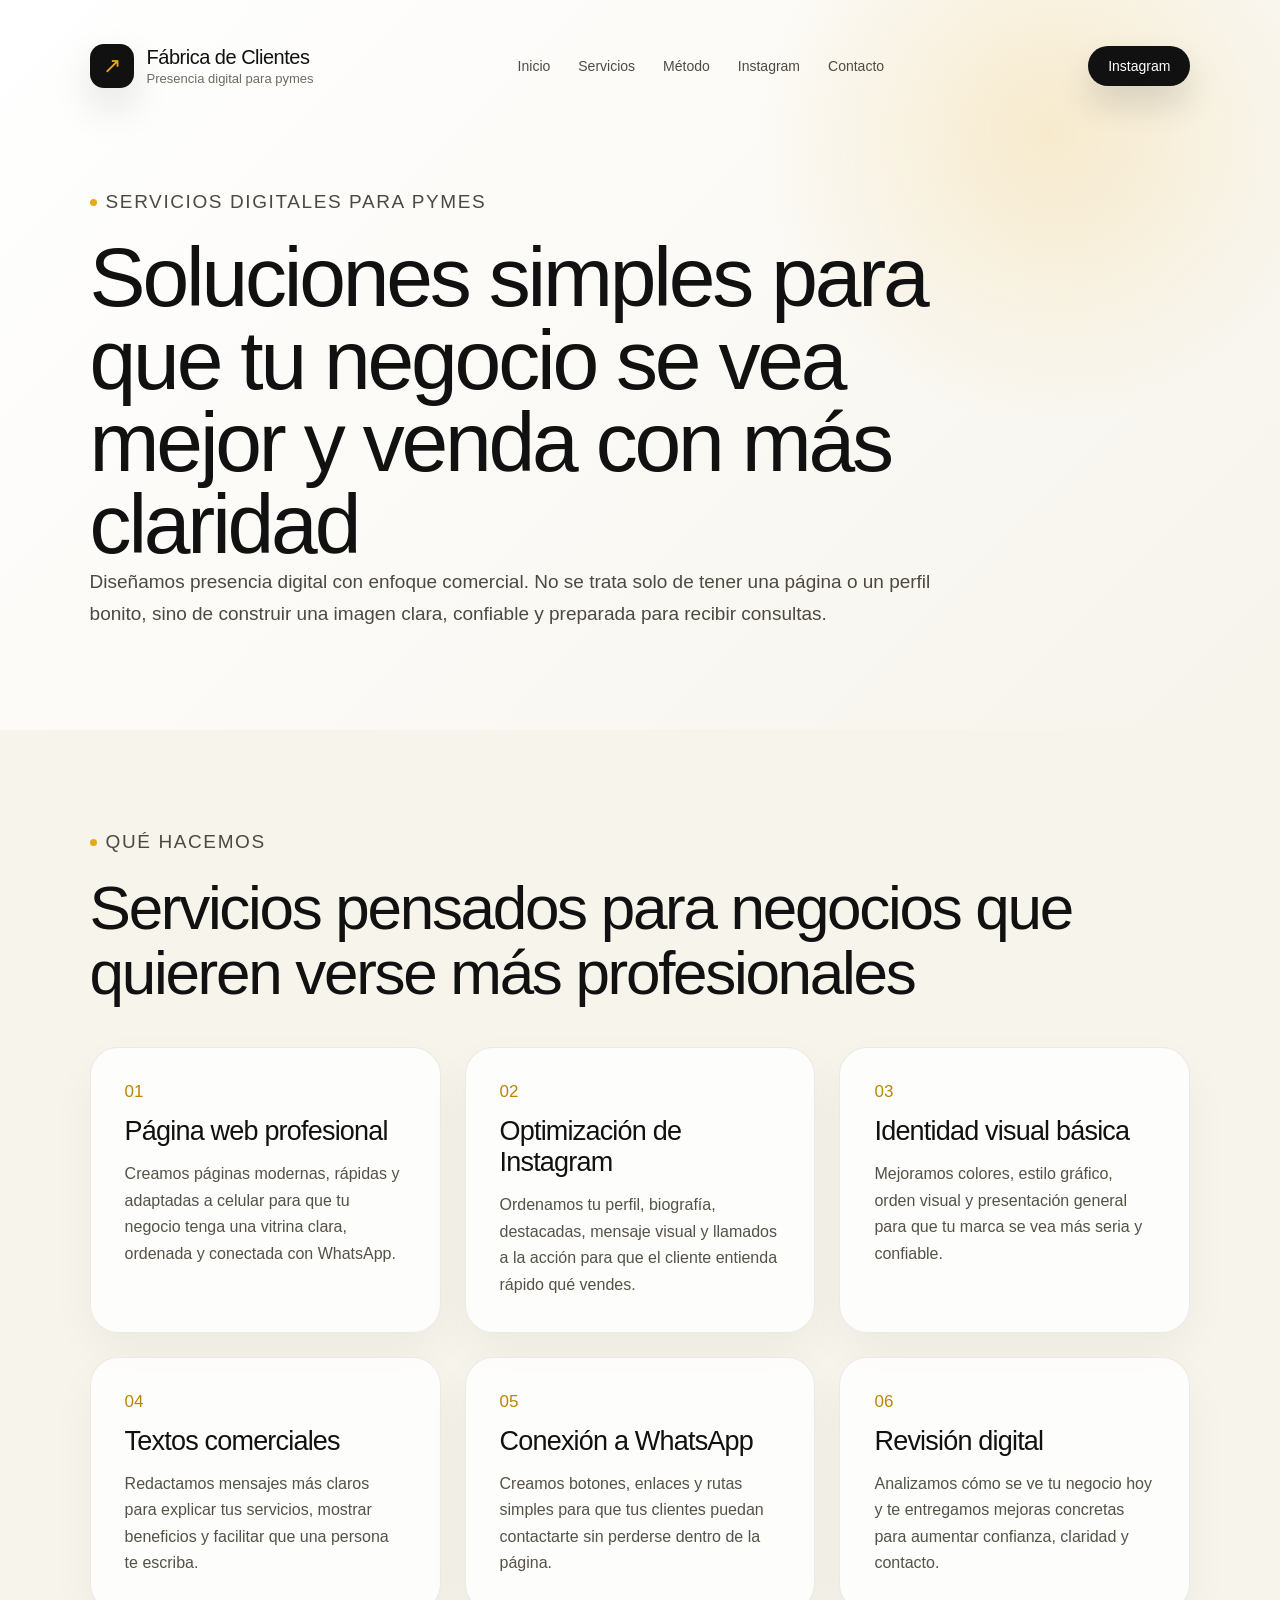
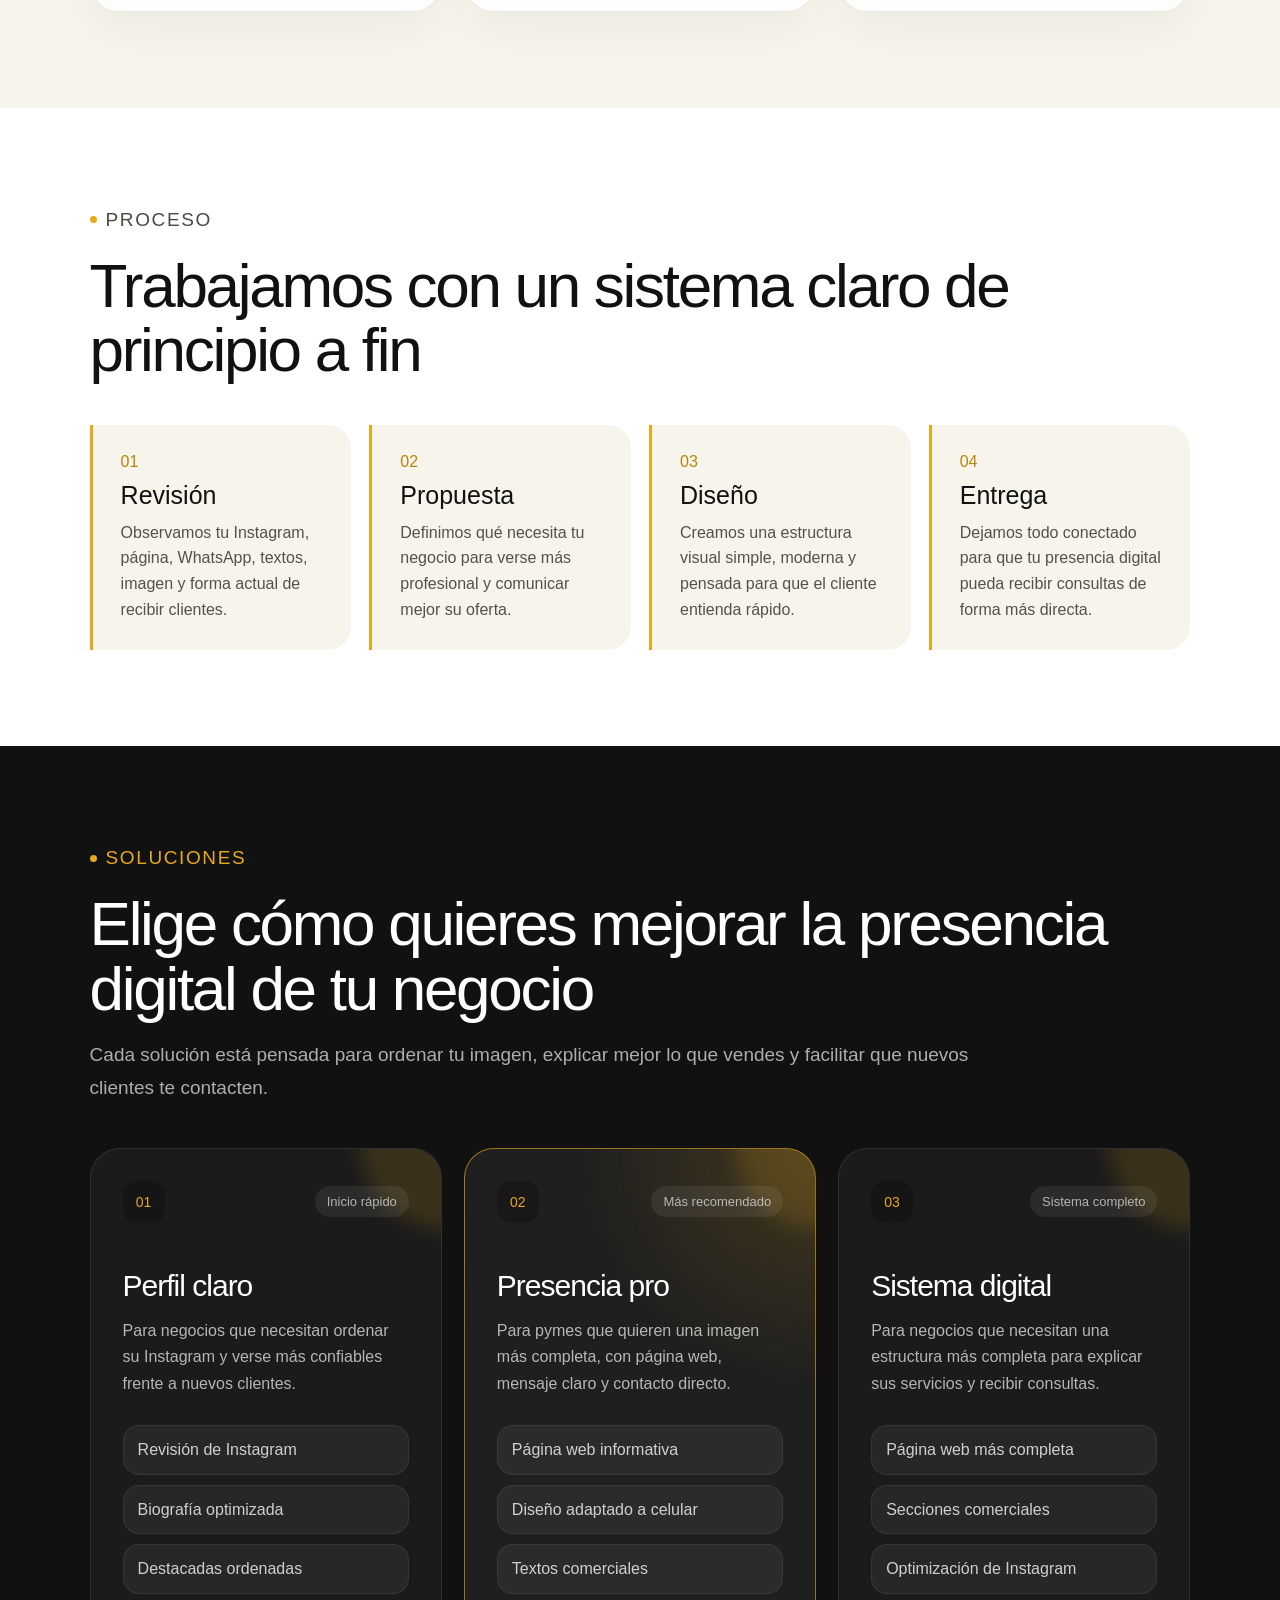
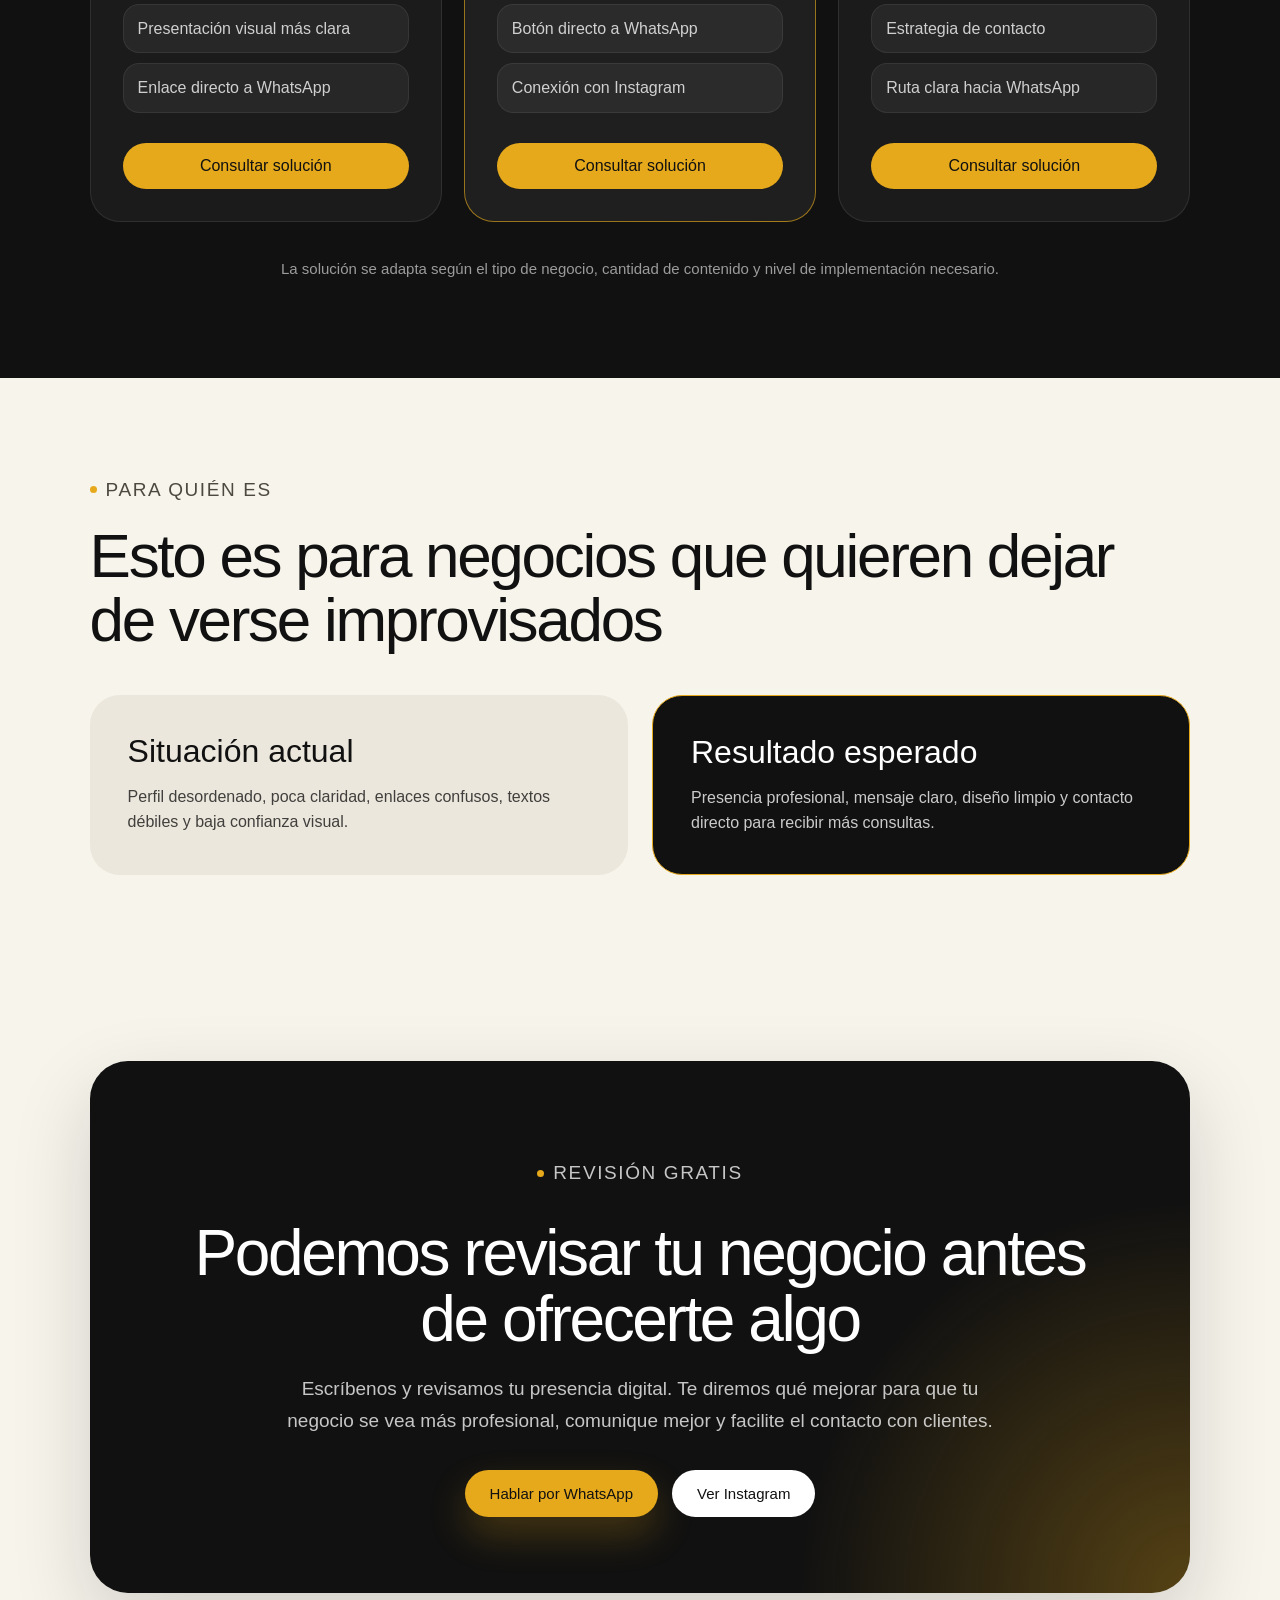
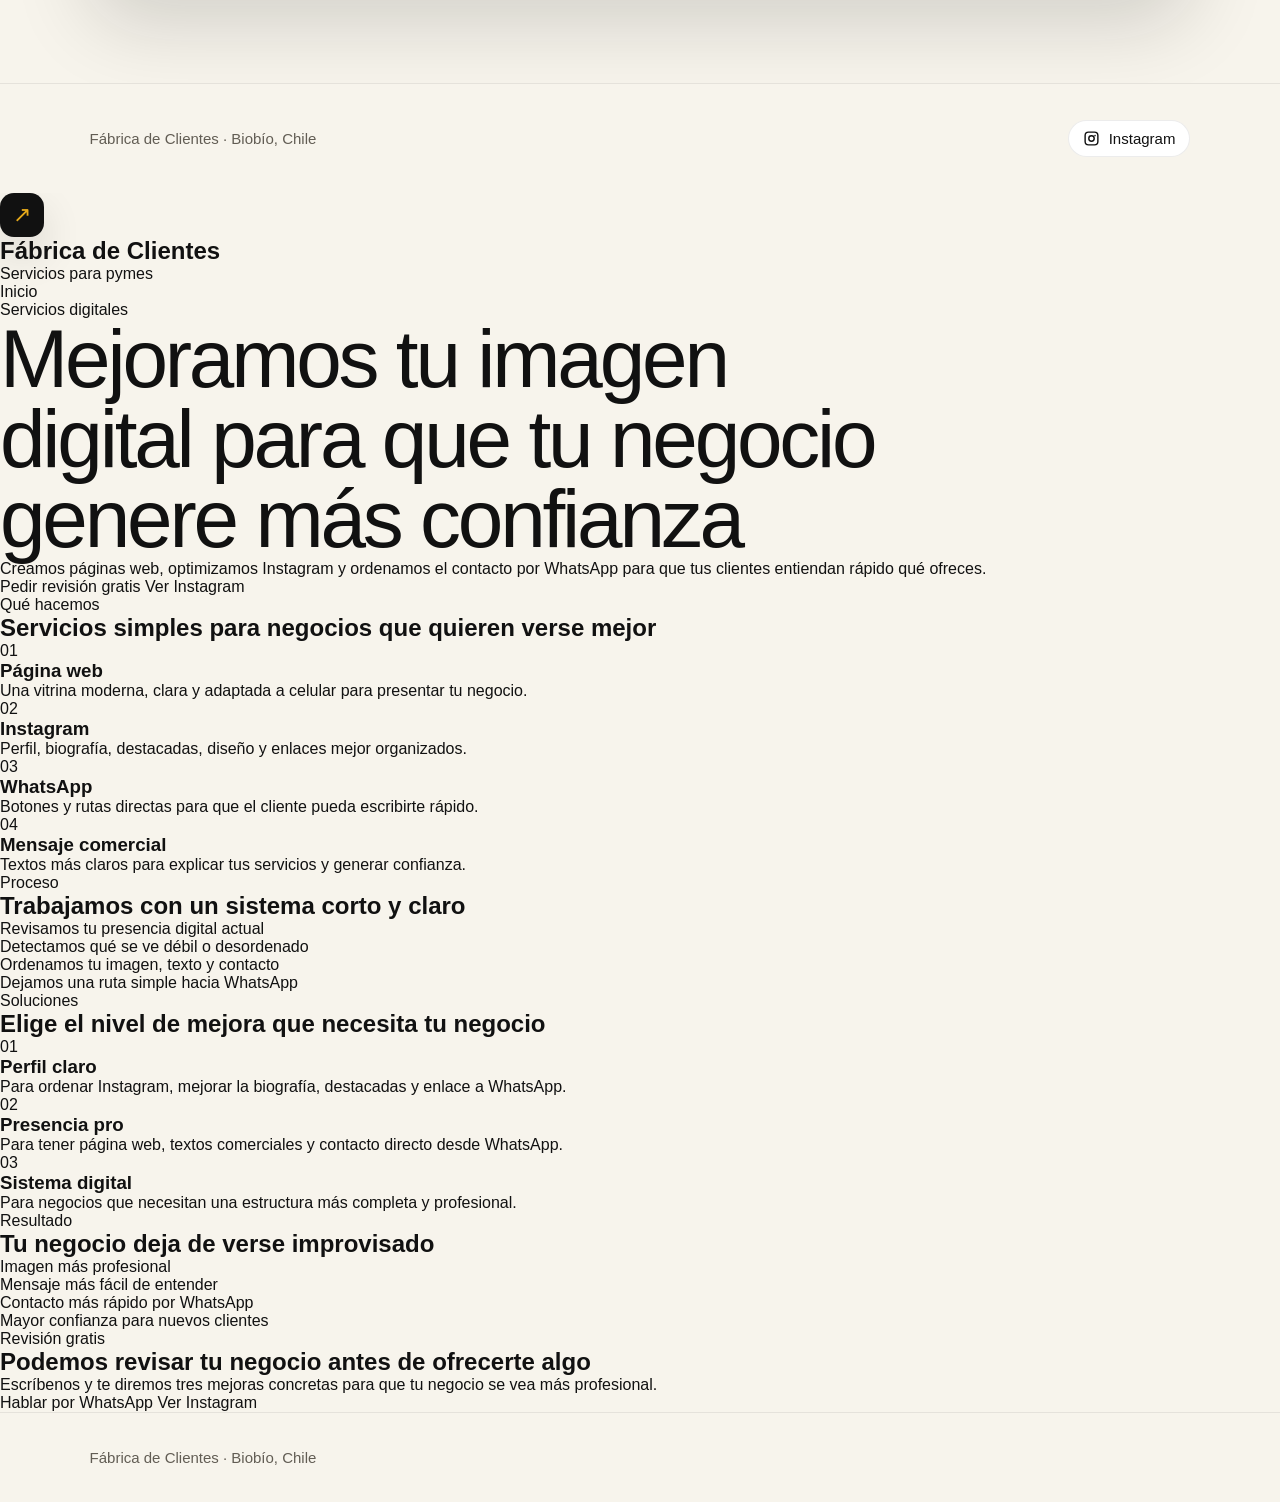
==== commit 0f936dc4: "Refactor servicios.html for mobile and desktop versions Updated servicios.html to include mobile and" ====
--- a/servicios.html
+++ b/servicios.html
@@ -8,332 +8,522 @@
 </head>
 <body>
 
-    <header class="page-header">
-
-        <nav class="nav">
-            <a href="index.html" class="logo">
-                <div class="logo-icon">↗</div>
-
-                <div>
-                    <h2>Fábrica de Clientes</h2>
-                    <span>Presencia digital para pymes</span>
-                </div>
-            </a>
-
-            <div class="menu">
-                <a href="index.html">Inicio</a>
-                <a href="servicios.html">Servicios</a>
-                <a href="index.html#metodo">Método</a>
-                <a href="index.html#instagram">Instagram</a>
-                <a href="#contacto">Contacto</a>
+    <div class="version-pc">
+
+        <header class="page-header">
+
+            <nav class="nav">
+                <a href="index.html" class="logo">
+                    <div class="logo-icon">↗</div>
+
+                    <div>
+                        <h2>Fábrica de Clientes</h2>
+                        <span>Presencia digital para pymes</span>
+                    </div>
+                </a>
+
+                <div class="menu">
+                    <a href="index.html">Inicio</a>
+                    <a href="servicios.html">Servicios</a>
+                    <a href="index.html#metodo">Método</a>
+                    <a href="index.html#instagram">Instagram</a>
+                    <a href="#contacto">Contacto</a>
+                </div>
+
+                <a class="nav-btn" href="https://www.instagram.com/fabricadeclientes.cl" target="_blank">
+                    Instagram
+                </a>
+            </nav>
+
+            <section class="page-title">
+                <p class="tag">Servicios digitales para pymes</p>
+
+                <h1>Soluciones simples para que tu negocio se vea mejor y venda con más claridad</h1>
+
+                <p>
+                    Diseñamos presencia digital con enfoque comercial. No se trata solo de tener una página
+                    o un perfil bonito, sino de construir una imagen clara, confiable y preparada para recibir consultas.
+                </p>
+            </section>
+
+        </header>
+
+        <main>
+
+            <section class="section">
+                <p class="tag">Qué hacemos</p>
+
+                <h2>Servicios pensados para negocios que quieren verse más profesionales</h2>
+
+                <div class="service-grid">
+
+                    <div class="service-item">
+                        <span>01</span>
+
+                        <h3>Página web profesional</h3>
+
+                        <p>
+                            Creamos páginas modernas, rápidas y adaptadas a celular para que tu negocio tenga
+                            una vitrina clara, ordenada y conectada con WhatsApp.
+                        </p>
+                    </div>
+
+                    <div class="service-item">
+                        <span>02</span>
+
+                        <h3>Optimización de Instagram</h3>
+
+                        <p>
+                            Ordenamos tu perfil, biografía, destacadas, mensaje visual y llamados a la acción
+                            para que el cliente entienda rápido qué vendes.
+                        </p>
+                    </div>
+
+                    <div class="service-item">
+                        <span>03</span>
+
+                        <h3>Identidad visual básica</h3>
+
+                        <p>
+                            Mejoramos colores, estilo gráfico, orden visual y presentación general para que tu marca
+                            se vea más seria y confiable.
+                        </p>
+                    </div>
+
+                    <div class="service-item">
+                        <span>04</span>
+
+                        <h3>Textos comerciales</h3>
+
+                        <p>
+                            Redactamos mensajes más claros para explicar tus servicios, mostrar beneficios
+                            y facilitar que una persona te escriba.
+                        </p>
+                    </div>
+
+                    <div class="service-item">
+                        <span>05</span>
+
+                        <h3>Conexión a WhatsApp</h3>
+
+                        <p>
+                            Creamos botones, enlaces y rutas simples para que tus clientes puedan contactarte
+                            sin perderse dentro de la página.
+                        </p>
+                    </div>
+
+                    <div class="service-item">
+                        <span>06</span>
+
+                        <h3>Revisión digital</h3>
+
+                        <p>
+                            Analizamos cómo se ve tu negocio hoy y te entregamos mejoras concretas para aumentar
+                            confianza, claridad y contacto.
+                        </p>
+                    </div>
+
+                </div>
+            </section>
+
+            <section class="section process-pro">
+                <p class="tag">Proceso</p>
+
+                <h2>Trabajamos con un sistema claro de principio a fin</h2>
+
+                <div class="timeline">
+
+                    <div>
+                        <span>01</span>
+
+                        <h3>Revisión</h3>
+
+                        <p>
+                            Observamos tu Instagram, página, WhatsApp, textos, imagen y forma actual de recibir clientes.
+                        </p>
+                    </div>
+
+                    <div>
+                        <span>02</span>
+
+                        <h3>Propuesta</h3>
+
+                        <p>
+                            Definimos qué necesita tu negocio para verse más profesional y comunicar mejor su oferta.
+                        </p>
+                    </div>
+
+                    <div>
+                        <span>03</span>
+
+                        <h3>Diseño</h3>
+
+                        <p>
+                            Creamos una estructura visual simple, moderna y pensada para que el cliente entienda rápido.
+                        </p>
+                    </div>
+
+                    <div>
+                        <span>04</span>
+
+                        <h3>Entrega</h3>
+
+                        <p>
+                            Dejamos todo conectado para que tu presencia digital pueda recibir consultas de forma más directa.
+                        </p>
+                    </div>
+
+                </div>
+            </section>
+
+            <section class="section paquetes">
+                <p class="tag">Soluciones</p>
+
+                <h2>Elige cómo quieres mejorar la presencia digital de tu negocio</h2>
+
+                <p class="section-intro">
+                    Cada solución está pensada para ordenar tu imagen, explicar mejor lo que vendes
+                    y facilitar que nuevos clientes te contacten.
+                </p>
+
+                <div class="soluciones-grid">
+
+                    <article class="solucion-card">
+                        <div class="solucion-top">
+                            <span>01</span>
+                            <p>Inicio rápido</p>
+                        </div>
+
+                        <h3>Perfil claro</h3>
+
+                        <p class="solucion-text">
+                            Para negocios que necesitan ordenar su Instagram y verse más confiables
+                            frente a nuevos clientes.
+                        </p>
+
+                        <div class="solucion-lista">
+                            <p>Revisión de Instagram</p>
+                            <p>Biografía optimizada</p>
+                            <p>Destacadas ordenadas</p>
+                            <p>Presentación visual más clara</p>
+                            <p>Enlace directo a WhatsApp</p>
+                        </div>
+
+                        <a href="https://wa.me/56926001268" target="_blank" class="package-btn">
+                            Consultar solución
+                        </a>
+                    </article>
+
+                    <article class="solucion-card solucion-destacada">
+                        <div class="solucion-top">
+                            <span>02</span>
+                            <p>Más recomendado</p>
+                        </div>
+
+                        <h3>Presencia pro</h3>
+
+                        <p class="solucion-text">
+                            Para pymes que quieren una imagen más completa, con página web,
+                            mensaje claro y contacto directo.
+                        </p>
+
+                        <div class="solucion-lista">
+                            <p>Página web informativa</p>
+                            <p>Diseño adaptado a celular</p>
+                            <p>Textos comerciales</p>
+                            <p>Botón directo a WhatsApp</p>
+                            <p>Conexión con Instagram</p>
+                        </div>
+
+                        <a href="https://wa.me/56926001268" target="_blank" class="package-btn">
+                            Consultar solución
+                        </a>
+                    </article>
+
+                    <article class="solucion-card">
+                        <div class="solucion-top">
+                            <span>03</span>
+                            <p>Sistema completo</p>
+                        </div>
+
+                        <h3>Sistema digital</h3>
+
+                        <p class="solucion-text">
+                            Para negocios que necesitan una estructura más completa para explicar
+                            sus servicios y recibir consultas.
+                        </p>
+
+                        <div class="solucion-lista">
+                            <p>Página web más completa</p>
+                            <p>Secciones comerciales</p>
+                            <p>Optimización de Instagram</p>
+                            <p>Estrategia de contacto</p>
+                            <p>Ruta clara hacia WhatsApp</p>
+                        </div>
+
+                        <a href="https://wa.me/56926001268" target="_blank" class="package-btn">
+                            Consultar solución
+                        </a>
+                    </article>
+
+                </div>
+
+                <p class="price-note">
+                    La solución se adapta según el tipo de negocio, cantidad de contenido y nivel de implementación necesario.
+                </p>
+            </section>
+
+            <section class="section">
+                <p class="tag">Para quién es</p>
+
+                <h2>Esto es para negocios que quieren dejar de verse improvisados</h2>
+
+                <div class="comparison">
+
+                    <div class="before">
+                        <h3>Situación actual</h3>
+
+                        <p>
+                            Perfil desordenado, poca claridad, enlaces confusos, textos débiles
+                            y baja confianza visual.
+                        </p>
+                    </div>
+
+                    <div class="after">
+                        <h3>Resultado esperado</h3>
+
+                        <p>
+                            Presencia profesional, mensaje claro, diseño limpio y contacto directo
+                            para recibir más consultas.
+                        </p>
+                    </div>
+
+                </div>
+            </section>
+
+            <section class="contacto" id="contacto">
+                <p class="tag">Revisión gratis</p>
+
+                <h2>Podemos revisar tu negocio antes de ofrecerte algo</h2>
+
+                <p>
+                    Escríbenos y revisamos tu presencia digital. Te diremos qué mejorar para que tu negocio
+                    se vea más profesional, comunique mejor y facilite el contacto con clientes.
+                </p>
+
+                <div class="contact-buttons">
+                    <a class="btn-whatsapp" href="https://wa.me/56926001268" target="_blank">
+                        Hablar por WhatsApp
+                    </a>
+
+                    <a class="btn-light" href="https://www.instagram.com/fabricadeclientes.cl" target="_blank">
+                        Ver Instagram
+                    </a>
+                </div>
+            </section>
+
+        </main>
+
+        <footer>
+            <p>Fábrica de Clientes · Biobío, Chile</p>
+
+            <div class="footer-redes">
+                <a href="https://www.instagram.com/fabricadeclientes.cl" target="_blank" class="footer-ig">
+                    <svg viewBox="0 0 24 24">
+                        <path d="M7.8 2h8.4A5.8 5.8 0 0 1 22 7.8v8.4A5.8 5.8 0 0 1 16.2 22H7.8A5.8 5.8 0 0 1 2 16.2V7.8A5.8 5.8 0 0 1 7.8 2zm0 2A3.8 3.8 0 0 0 4 7.8v8.4A3.8 3.8 0 0 0 7.8 20h8.4a3.8 3.8 0 0 0 3.8-3.8V7.8A3.8 3.8 0 0 0 16.2 4H7.8zm4.2 3.2A4.8 4.8 0 1 1 7.2 12 4.8 4.8 0 0 1 12 7.2zm0 2A2.8 2.8 0 1 0 14.8 12 2.8 2.8 0 0 0 12 9.2zm5-2.4a1.1 1.1 0 1 1-1.1 1.1A1.1 1.1 0 0 1 17 6.8z"/>
+                    </svg>
+
+                    Instagram
+                </a>
             </div>
-
-            <a class="nav-btn" href="https://www.instagram.com/fabricadeclientes.cl" target="_blank">
-                Instagram
-            </a>
-        </nav>
-
-        <section class="page-title">
-            <p class="tag">Servicios digitales para pymes</p>
-
-            <h1>Soluciones simples para que tu negocio se vea mejor y venda con más claridad</h1>
-
-            <p>
-                Diseñamos presencia digital con enfoque comercial. No se trata solo de tener una página
-                o un perfil bonito, sino de construir una imagen clara, confiable y preparada para recibir consultas.
-            </p>
-        </section>
-
-    </header>
-
-    <main>
-
-        <section class="section">
-            <p class="tag">Qué hacemos</p>
-
-            <h2>Servicios pensados para negocios que quieren verse más profesionales</h2>
-
-            <div class="service-grid">
-
-                <div class="service-item">
-                    <span>01</span>
-
-                    <h3>Página web profesional</h3>
-
-                    <p>
-                        Creamos páginas modernas, rápidas y adaptadas a celular para que tu negocio tenga
-                        una vitrina clara, ordenada y conectada con WhatsApp.
-                    </p>
-                </div>
-
-                <div class="service-item">
-                    <span>02</span>
-
-                    <h3>Optimización de Instagram</h3>
-
-                    <p>
-                        Ordenamos tu perfil, biografía, destacadas, mensaje visual y llamados a la acción
-                        para que el cliente entienda rápido qué vendes.
-                    </p>
-                </div>
-
-                <div class="service-item">
-                    <span>03</span>
-
-                    <h3>Identidad visual básica</h3>
-
-                    <p>
-                        Mejoramos colores, estilo gráfico, orden visual y presentación general para que tu marca
-                        se vea más seria y confiable.
-                    </p>
-                </div>
-
-                <div class="service-item">
-                    <span>04</span>
-
-                    <h3>Textos comerciales</h3>
-
-                    <p>
-                        Redactamos mensajes más claros para explicar tus servicios, mostrar beneficios
-                        y facilitar que una persona te escriba.
-                    </p>
-                </div>
-
-                <div class="service-item">
-                    <span>05</span>
-
-                    <h3>Conexión a WhatsApp</h3>
-
-                    <p>
-                        Creamos botones, enlaces y rutas simples para que tus clientes puedan contactarte
-                        sin perderse dentro de la página.
-                    </p>
-                </div>
-
-                <div class="service-item">
-                    <span>06</span>
-
-                    <h3>Revisión digital</h3>
-
-                    <p>
-                        Analizamos cómo se ve tu negocio hoy y te entregamos mejoras concretas para aumentar
-                        confianza, claridad y contacto.
-                    </p>
-                </div>
-
-            </div>
-        </section>
-
-        <section class="section process-pro">
-            <p class="tag">Proceso</p>
-
-            <h2>Trabajamos con un sistema claro de principio a fin</h2>
-
-            <div class="timeline">
-
-                <div>
-                    <span>01</span>
-
-                    <h3>Revisión</h3>
-
-                    <p>
-                        Observamos tu Instagram, página, WhatsApp, textos, imagen y forma actual de recibir clientes.
-                    </p>
-                </div>
-
-                <div>
-                    <span>02</span>
-
-                    <h3>Propuesta</h3>
-
-                    <p>
-                        Definimos qué necesita tu negocio para verse más profesional y comunicar mejor su oferta.
-                    </p>
-                </div>
-
-                <div>
-                    <span>03</span>
-
-                    <h3>Diseño</h3>
-
-                    <p>
-                        Creamos una estructura visual simple, moderna y pensada para que el cliente entienda rápido.
-                    </p>
-                </div>
-
-                <div>
-                    <span>04</span>
-
-                    <h3>Entrega</h3>
-
-                    <p>
-                        Dejamos todo conectado para que tu presencia digital pueda recibir consultas de forma más directa.
-                    </p>
-                </div>
-
-            </div>
-        </section>
-
-        <section class="section paquetes">
-            <p class="tag">Soluciones</p>
-
-            <h2>Elige cómo quieres mejorar la presencia digital de tu negocio</h2>
-
-            <p class="section-intro">
-                Cada solución está pensada para ordenar tu imagen, explicar mejor lo que vendes
-                y facilitar que nuevos clientes te contacten.
-            </p>
-
-            <div class="soluciones-grid">
-
-                <article class="solucion-card">
-                    <div class="solucion-top">
+        </footer>
+
+    </div>
+
+    <div class="version-movil">
+
+        <header class="mobile-hero">
+
+            <nav class="mobile-nav">
+                <a href="index.html" class="mobile-logo">
+                    <div class="logo-icon">↗</div>
+
+                    <div>
+                        <h2>Fábrica de Clientes</h2>
+                        <span>Servicios para pymes</span>
+                    </div>
+                </a>
+
+                <a href="index.html" class="mobile-ig">
+                    Inicio
+                </a>
+            </nav>
+
+            <section class="mobile-hero-content">
+                <p class="mobile-tag">Servicios digitales</p>
+
+                <h1>Mejoramos tu imagen digital para que tu negocio genere más confianza</h1>
+
+                <p>
+                    Creamos páginas web, optimizamos Instagram y ordenamos el contacto por WhatsApp para que tus clientes entiendan rápido qué ofreces.
+                </p>
+
+                <div class="mobile-buttons">
+                    <a href="https://wa.me/56926001268" target="_blank">
+                        Pedir revisión gratis
+                    </a>
+
+                    <a href="https://www.instagram.com/fabricadeclientes.cl" target="_blank">
+                        Ver Instagram
+                    </a>
+                </div>
+            </section>
+
+        </header>
+
+        <main class="mobile-main">
+
+            <section class="mobile-section">
+                <p class="mobile-tag">Qué hacemos</p>
+
+                <h2>Servicios simples para negocios que quieren verse mejor</h2>
+
+                <div class="mobile-cards">
+
+                    <div>
                         <span>01</span>
-                        <p>Inicio rápido</p>
-                    </div>
-
-                    <h3>Perfil claro</h3>
-
-                    <p class="solucion-text">
-                        Para negocios que necesitan ordenar su Instagram y verse más confiables
-                        frente a nuevos clientes.
-                    </p>
-
-                    <div class="solucion-lista">
-                        <p>Revisión de Instagram</p>
-                        <p>Biografía optimizada</p>
-                        <p>Destacadas ordenadas</p>
-                        <p>Presentación visual más clara</p>
-                        <p>Enlace directo a WhatsApp</p>
-                    </div>
-
-                    <a href="https://wa.me/56926001268" target="_blank" class="package-btn">
-                        Consultar solución
-                    </a>
-                </article>
-
-                <article class="solucion-card solucion-destacada">
-                    <div class="solucion-top">
+
+                        <h3>Página web</h3>
+
+                        <p>
+                            Una vitrina moderna, clara y adaptada a celular para presentar tu negocio.
+                        </p>
+                    </div>
+
+                    <div>
                         <span>02</span>
-                        <p>Más recomendado</p>
-                    </div>
-
-                    <h3>Presencia pro</h3>
-
-                    <p class="solucion-text">
-                        Para pymes que quieren una imagen más completa, con página web,
-                        mensaje claro y contacto directo.
-                    </p>
-
-                    <div class="solucion-lista">
-                        <p>Página web informativa</p>
-                        <p>Diseño adaptado a celular</p>
-                        <p>Textos comerciales</p>
-                        <p>Botón directo a WhatsApp</p>
-                        <p>Conexión con Instagram</p>
-                    </div>
-
-                    <a href="https://wa.me/56926001268" target="_blank" class="package-btn">
-                        Consultar solución
-                    </a>
-                </article>
-
-                <article class="solucion-card">
-                    <div class="solucion-top">
+
+                        <h3>Instagram</h3>
+
+                        <p>
+                            Perfil, biografía, destacadas, diseño y enlaces mejor organizados.
+                        </p>
+                    </div>
+
+                    <div>
                         <span>03</span>
-                        <p>Sistema completo</p>
-                    </div>
-
-                    <h3>Sistema digital</h3>
-
-                    <p class="solucion-text">
-                        Para negocios que necesitan una estructura más completa para explicar
-                        sus servicios y recibir consultas.
-                    </p>
-
-                    <div class="solucion-lista">
-                        <p>Página web más completa</p>
-                        <p>Secciones comerciales</p>
-                        <p>Optimización de Instagram</p>
-                        <p>Estrategia de contacto</p>
-                        <p>Ruta clara hacia WhatsApp</p>
-                    </div>
-
-                    <a href="https://wa.me/56926001268" target="_blank" class="package-btn">
-                        Consultar solución
-                    </a>
-                </article>
-
-            </div>
-
-            <p class="price-note">
-                La solución se adapta según el tipo de negocio, cantidad de contenido y nivel de implementación necesario.
-            </p>
-        </section>
-
-        <section class="section">
-            <p class="tag">Para quién es</p>
-
-            <h2>Esto es para negocios que quieren dejar de verse improvisados</h2>
-
-            <div class="comparison">
-
-                <div class="before">
-                    <h3>Situación actual</h3>
-
-                    <p>
-                        Perfil desordenado, poca claridad, enlaces confusos, textos débiles
-                        y baja confianza visual.
-                    </p>
-                </div>
-
-                <div class="after">
-                    <h3>Resultado esperado</h3>
-
-                    <p>
-                        Presencia profesional, mensaje claro, diseño limpio y contacto directo
-                        para recibir más consultas.
-                    </p>
-                </div>
-
-            </div>
-        </section>
-
-        <section class="contacto" id="contacto">
-            <p class="tag">Revisión gratis</p>
-
-            <h2>Podemos revisar tu negocio antes de ofrecerte algo</h2>
-
-            <p>
-                Escríbenos y revisamos tu presencia digital. Te diremos qué mejorar para que tu negocio
-                se vea más profesional, comunique mejor y facilite el contacto con clientes.
-            </p>
-
-            <div class="contact-buttons">
-                <a class="btn-whatsapp" href="https://wa.me/56926001268" target="_blank">
+
+                        <h3>WhatsApp</h3>
+
+                        <p>
+                            Botones y rutas directas para que el cliente pueda escribirte rápido.
+                        </p>
+                    </div>
+
+                    <div>
+                        <span>04</span>
+
+                        <h3>Mensaje comercial</h3>
+
+                        <p>
+                            Textos más claros para explicar tus servicios y generar confianza.
+                        </p>
+                    </div>
+
+                </div>
+            </section>
+
+            <section class="mobile-section mobile-dark">
+                <p class="mobile-tag">Proceso</p>
+
+                <h2>Trabajamos con un sistema corto y claro</h2>
+
+                <div class="mobile-steps">
+                    <p>Revisamos tu presencia digital actual</p>
+                    <p>Detectamos qué se ve débil o desordenado</p>
+                    <p>Ordenamos tu imagen, texto y contacto</p>
+                    <p>Dejamos una ruta simple hacia WhatsApp</p>
+                </div>
+            </section>
+
+            <section class="mobile-section">
+                <p class="mobile-tag">Soluciones</p>
+
+                <h2>Elige el nivel de mejora que necesita tu negocio</h2>
+
+                <div class="mobile-cards">
+
+                    <div>
+                        <span>01</span>
+
+                        <h3>Perfil claro</h3>
+
+                        <p>
+                            Para ordenar Instagram, mejorar la biografía, destacadas y enlace a WhatsApp.
+                        </p>
+                    </div>
+
+                    <div>
+                        <span>02</span>
+
+                        <h3>Presencia pro</h3>
+
+                        <p>
+                            Para tener página web, textos comerciales y contacto directo desde WhatsApp.
+                        </p>
+                    </div>
+
+                    <div>
+                        <span>03</span>
+
+                        <h3>Sistema digital</h3>
+
+                        <p>
+                            Para negocios que necesitan una estructura más completa y profesional.
+                        </p>
+                    </div>
+
+                </div>
+            </section>
+
+            <section class="mobile-section mobile-dark">
+                <p class="mobile-tag">Resultado</p>
+
+                <h2>Tu negocio deja de verse improvisado</h2>
+
+                <div class="mobile-steps">
+                    <p>Imagen más profesional</p>
+                    <p>Mensaje más fácil de entender</p>
+                    <p>Contacto más rápido por WhatsApp</p>
+                    <p>Mayor confianza para nuevos clientes</p>
+                </div>
+            </section>
+
+            <section class="mobile-contact" id="contacto-movil">
+                <p class="mobile-tag">Revisión gratis</p>
+
+                <h2>Podemos revisar tu negocio antes de ofrecerte algo</h2>
+
+                <p>
+                    Escríbenos y te diremos tres mejoras concretas para que tu negocio se vea más profesional.
+                </p>
+
+                <a href="https://wa.me/56926001268" target="_blank">
                     Hablar por WhatsApp
                 </a>
 
-                <a class="btn-light" href="https://www.instagram.com/fabricadeclientes.cl" target="_blank">
+                <a href="https://www.instagram.com/fabricadeclientes.cl" target="_blank">
                     Ver Instagram
                 </a>
-            </div>
-        </section>
-
-    </main>
-
-    <footer>
-        <p>Fábrica de Clientes · Biobío, Chile</p>
-
-        <div class="footer-redes">
-            <a href="https://www.instagram.com/fabricadeclientes.cl" target="_blank" class="footer-ig">
-                <svg viewBox="0 0 24 24">
-                    <path d="M7.8 2h8.4A5.8 5.8 0 0 1 22 7.8v8.4A5.8 5.8 0 0 1 16.2 22H7.8A5.8 5.8 0 0 1 2 16.2V7.8A5.8 5.8 0 0 1 7.8 2zm0 2A3.8 3.8 0 0 0 4 7.8v8.4A3.8 3.8 0 0 0 7.8 20h8.4a3.8 3.8 0 0 0 3.8-3.8V7.8A3.8 3.8 0 0 0 16.2 4H7.8zm4.2 3.2A4.8 4.8 0 1 1 7.2 12 4.8 4.8 0 0 1 12 7.2zm0 2A2.8 2.8 0 1 0 14.8 12 2.8 2.8 0 0 0 12 9.2zm5-2.4a1.1 1.1 0 1 1-1.1 1.1A1.1 1.1 0 0 1 17 6.8z"/>
-                </svg>
-                Instagram
-            </a>
-        </div>
-    </footer>
+            </section>
+
+        </main>
+
+        <footer class="mobile-footer">
+            <p>Fábrica de Clientes · Biobío, Chile</p>
+        </footer>
+
+    </div>
 
     <script src="script.js"></script>
 </body>
--- a/style.css
+++ b/style.css
@@ -10,8 +10,8 @@
 
 body {
     font-family: Arial, Helvetica, sans-serif;
-    background: #f6f5ef;
-    color: #101010;
+    background: #f7f4ec;
+    color: #111111;
     overflow-x: hidden;
 }
 
@@ -20,15 +20,14 @@
     color: inherit;
 }
 
+button,
+input,
+textarea {
+    font-family: inherit;
+}
+
 .cursor-light {
-    position: fixed;
-    width: 380px;
-    height: 380px;
-    border-radius: 50%;
-    background: radial-gradient(circle, rgba(245, 177, 0, 0.16), transparent 65%);
-    pointer-events: none;
-    z-index: 0;
-    transform: translate(-50%, -50%);
+    display: none;
 }
 
 .hero,
@@ -39,128 +38,157 @@
     z-index: 1;
 }
 
+/* inicio */
+
 .hero {
     min-height: 100vh;
-    padding: 32px 7%;
+    padding: 30px 7% 80px;
     background:
-        radial-gradient(circle at 82% 18%, rgba(245, 177, 0, 0.28), transparent 24%),
-        radial-gradient(circle at 12% 78%, rgba(0, 0, 0, 0.08), transparent 20%),
-        linear-gradient(135deg, #ffffff 0%, #f6f5ef 100%);
+        radial-gradient(circle at 85% 18%, rgba(230, 169, 27, 0.18), transparent 26%),
+        radial-gradient(circle at 12% 78%, rgba(17, 17, 17, 0.06), transparent 22%),
+        linear-gradient(135deg, #ffffff 0%, #f7f4ec 100%);
 }
 
 .nav {
     display: flex;
     align-items: center;
     justify-content: space-between;
-    gap: 22px;
-    margin-bottom: 80px;
+    gap: 24px;
+    padding: 14px 0;
+    margin-bottom: 84px;
 }
 
 .logo {
     display: flex;
     align-items: center;
-    gap: 14px;
+    gap: 13px;
 }
 
 .logo-icon {
-    width: 48px;
-    height: 48px;
-    background: #101010;
-    color: #f5b100;
+    width: 44px;
+    height: 44px;
+    background: #111111;
+    color: #e6a91b;
     display: grid;
     place-items: center;
-    border-radius: 16px;
-    font-size: 27px;
-    font-weight: 900;
-    box-shadow: 0 14px 30px rgba(0, 0, 0, 0.18);
+    border-radius: 14px;
+    font-size: 22px;
+    font-weight: 500;
+    box-shadow: 0 18px 40px rgba(17, 17, 17, 0.12);
 }
 
 .logo h2 {
-    font-size: 22px;
-    letter-spacing: -0.8px;
+    font-size: 20px;
+    letter-spacing: -0.5px;
+    font-weight: 500;
 }
 
 .logo span {
+    display: block;
+    margin-top: 2px;
+    font-size: 13px;
+    color: #6f6a5f;
+}
+
+.menu {
+    display: flex;
+    align-items: center;
+    gap: 28px;
     font-size: 14px;
-    color: #666666;
-}
-
-.menu {
-    display: flex;
-    align-items: center;
-    gap: 28px;
-    font-weight: 700;
+    color: #4e4a43;
 }
 
 .menu a {
-    color: #242424;
-    transition: 0.2s;
+    position: relative;
+    transition: 0.22s ease;
+}
+
+.menu a::after {
+    content: "";
+    position: absolute;
+    left: 0;
+    bottom: -7px;
+    width: 0;
+    height: 1px;
+    background: #111111;
+    transition: 0.22s ease;
 }
 
 .menu a:hover {
-    color: #f5b100;
+    color: #111111;
+}
+
+.menu a:hover::after {
+    width: 100%;
 }
 
 .nav-btn {
-    padding: 13px 23px;
-    background: #101010;
-    color: white;
+    padding: 12px 20px;
+    background: #111111;
+    color: #ffffff;
     border-radius: 999px;
-    font-weight: 800;
-    transition: 0.2s;
+    font-size: 14px;
+    font-weight: 400;
+    transition: 0.22s ease;
+    box-shadow: 0 18px 34px rgba(17, 17, 17, 0.14);
 }
 
 .nav-btn:hover {
-    background: #f5b100;
-    color: #101010;
     transform: translateY(-2px);
+    background: #e6a91b;
+    color: #111111;
 }
 
 .hero-content {
     display: grid;
-    grid-template-columns: 1.1fr 0.9fr;
-    align-items: center;
-    gap: 62px;
+    grid-template-columns: 1.08fr 0.92fr;
+    align-items: center;
+    gap: 74px;
+}
+
+.hero-text {
+    max-width: 850px;
 }
 
 .tag {
     display: inline-flex;
     align-items: center;
-    gap: 8px;
-    color: #d99a00;
-    font-weight: 900;
+    gap: 9px;
+    color: #b98506;
     margin-bottom: 18px;
     text-transform: uppercase;
-    letter-spacing: 1.2px;
-    font-size: 13px;
+    letter-spacing: 1.6px;
+    font-size: 12px;
+    font-weight: 500;
 }
 
 .tag::before {
     content: "";
-    width: 9px;
-    height: 9px;
-    background: #f5b100;
+    width: 7px;
+    height: 7px;
+    background: #e6a91b;
     border-radius: 50%;
 }
 
 h1 {
-    font-size: clamp(46px, 6.7vw, 88px);
-    line-height: 0.95;
-    letter-spacing: -3.8px;
+    font-size: clamp(44px, 6.4vw, 82px);
+    line-height: 0.98;
+    letter-spacing: -3.2px;
     max-width: 920px;
+    font-weight: 500;
 }
 
 .description {
-    margin-top: 28px;
-    font-size: 20px;
-    line-height: 1.65;
-    color: #444444;
-    max-width: 750px;
+    margin-top: 26px;
+    font-size: 19px;
+    line-height: 1.7;
+    color: #4d4941;
+    max-width: 690px;
 }
 
 .hero-buttons {
     display: flex;
-    gap: 16px;
+    gap: 14px;
     flex-wrap: wrap;
     margin-top: 34px;
 }
@@ -169,35 +197,42 @@
 .btn-secondary,
 .btn-whatsapp,
 .btn-light {
-    padding: 16px 27px;
+    padding: 15px 25px;
     border-radius: 999px;
-    font-weight: 900;
+    font-weight: 400;
     display: inline-flex;
     align-items: center;
     justify-content: center;
-    transition: 0.22s;
+    transition: 0.22s ease;
+    font-size: 15px;
 }
 
 .btn-primary {
-    background: #f5b100;
-    color: #101010;
-    box-shadow: 0 16px 34px rgba(245, 177, 0, 0.32);
+    background: #111111;
+    color: #ffffff;
+    box-shadow: 0 20px 42px rgba(17, 17, 17, 0.18);
 }
 
 .btn-primary:hover,
 .btn-whatsapp:hover {
     transform: translateY(-3px);
+    background: #e6a91b;
+    color: #111111;
 }
 
 .btn-secondary {
-    border: 1px solid #101010;
+    border: 1px solid rgba(17, 17, 17, 0.18);
+    color: #111111;
+    background: rgba(255, 255, 255, 0.5);
 }
 
 .btn-secondary:hover {
-    background: #101010;
-    color: white;
-}
-
+    background: #ffffff;
+    border-color: rgba(17, 17, 17, 0.34);
+    transform: translateY(-2px);
+}
+
+.mini-stats,
 .trust-row {
     display: grid;
     grid-template-columns: repeat(3, 1fr);
@@ -206,24 +241,29 @@
     max-width: 760px;
 }
 
+.mini-stats div,
 .trust-row div {
     background: rgba(255, 255, 255, 0.72);
-    border: 1px solid #ececec;
-    border-radius: 20px;
+    border: 1px solid rgba(17, 17, 17, 0.08);
+    border-radius: 22px;
     padding: 18px;
-    backdrop-filter: blur(10px);
-}
-
+    backdrop-filter: blur(12px);
+}
+
+.mini-stats span,
 .trust-row strong {
     display: block;
-    margin-bottom: 6px;
-    font-size: 16px;
-}
-
+    margin-bottom: 7px;
+    color: #b98506;
+    font-size: 14px;
+    font-weight: 500;
+}
+
+.mini-stats p,
 .trust-row span {
-    color: #666666;
+    color: #5d584f;
     font-size: 14px;
-    line-height: 1.4;
+    line-height: 1.45;
 }
 
 .hero-visual {
@@ -233,26 +273,48 @@
     place-items: center;
 }
 
+.hero-visual::before {
+    content: "";
+    position: absolute;
+    width: 320px;
+    height: 320px;
+    background: rgba(230, 169, 27, 0.15);
+    border-radius: 50%;
+    filter: blur(32px);
+}
+
+.minimal-card,
 .dashboard-card {
     width: min(100%, 470px);
-    background: #101010;
-    color: white;
+    background: rgba(17, 17, 17, 0.96);
+    color: #ffffff;
     border-radius: 34px;
-    padding: 30px;
-    box-shadow: 0 34px 80px rgba(0, 0, 0, 0.22);
+    padding: 34px;
+    box-shadow: 0 34px 90px rgba(17, 17, 17, 0.22);
     position: relative;
     overflow: hidden;
 }
 
+.minimal-card::before,
 .dashboard-card::after {
     content: "";
     position: absolute;
     width: 210px;
     height: 210px;
-    background: #f5b100;
+    background: rgba(230, 169, 27, 0.85);
     border-radius: 50%;
-    top: -92px;
+    top: -96px;
     right: -82px;
+}
+
+.card-line {
+    width: 42px;
+    height: 3px;
+    border-radius: 999px;
+    background: #e6a91b;
+    margin-bottom: 28px;
+    position: relative;
+    z-index: 2;
 }
 
 .dash-top {
@@ -264,51 +326,76 @@
 }
 
 .dash-top span {
-    width: 12px;
-    height: 12px;
+    width: 10px;
+    height: 10px;
     background: #ffffff;
-    opacity: 0.3;
+    opacity: 0.28;
     border-radius: 50%;
 }
 
 .card-label {
-    color: #f5b100;
-    font-weight: 900;
+    color: #e6a91b;
     margin-bottom: 12px;
     position: relative;
     z-index: 2;
-}
-
+    font-size: 13px;
+    letter-spacing: 0.4px;
+    font-weight: 400;
+}
+
+.minimal-card h3,
 .dashboard-card h3 {
-    font-size: 34px;
+    font-size: clamp(28px, 3.1vw, 38px);
     letter-spacing: -1.4px;
-    line-height: 1.05;
-    max-width: 340px;
+    line-height: 1.08;
+    max-width: 360px;
     position: relative;
     z-index: 2;
-}
-
+    font-weight: 400;
+}
+
+.simple-flow,
 .flow {
-    display: flex;
-    align-items: center;
-    gap: 10px;
+    display: grid;
+    gap: 12px;
     margin: 34px 0;
+    position: relative;
+    z-index: 2;
+}
+
+.simple-flow div,
+.flow div {
+    display: flex;
+    align-items: center;
+    gap: 12px;
+    background: rgba(255, 255, 255, 0.08);
+    border: 1px solid rgba(255, 255, 255, 0.10);
+    padding: 13px 14px;
+    border-radius: 16px;
+    color: rgba(255, 255, 255, 0.84);
+    font-weight: 400;
+}
+
+.simple-flow div span {
+    width: 9px;
+    height: 9px;
+    background: #e6a91b;
+    border-radius: 50%;
+}
+
+.simple-flow p,
+.flow p {
+    margin: 0;
+}
+
+.flow {
+    display: flex;
     flex-wrap: wrap;
-    position: relative;
-    z-index: 2;
-}
-
-.flow div {
-    background: rgba(255, 255, 255, 0.09);
-    border: 1px solid rgba(255, 255, 255, 0.10);
-    padding: 12px 14px;
-    border-radius: 14px;
-    font-weight: 800;
+    align-items: center;
 }
 
 .flow span {
-    color: #f5b100;
-    font-weight: 900;
+    color: #e6a91b;
 }
 
 .metric-box {
@@ -321,7 +408,7 @@
 
 .metric-box div {
     background: #ffffff;
-    color: #101010;
+    color: #111111;
     padding: 15px;
     border-radius: 18px;
 }
@@ -333,8 +420,28 @@
 }
 
 .metric-box strong {
-    font-size: 20px;
-}
+    font-size: 19px;
+    font-weight: 500;
+}
+
+.ig-card-link {
+    position: relative;
+    z-index: 2;
+    display: inline-flex;
+    text-decoration: none;
+    color: #111111;
+    padding: 13px 19px;
+    border-radius: 999px;
+    background: #e6a91b;
+    transition: 0.22s ease;
+}
+
+.ig-card-link:hover {
+    transform: translateY(-2px);
+    background: #ffffff;
+}
+
+/* secciones generales */
 
 .section {
     padding: 96px 7%;
@@ -342,45 +449,56 @@
 
 .section h2 {
     font-size: clamp(34px, 5vw, 62px);
-    letter-spacing: -2.5px;
-    line-height: 1;
+    letter-spacing: -2.3px;
+    line-height: 1.04;
     margin-bottom: 24px;
-}
-
-.section > p {
+    font-weight: 500;
+}
+
+.section > p,
+.split p,
+.page-title p {
     max-width: 880px;
-    font-size: 20px;
-    line-height: 1.65;
-    color: #444444;
+    font-size: 19px;
+    line-height: 1.7;
+    color: #4d4941;
+}
+
+.intro-section {
+    text-align: center;
+    max-width: 950px;
+    margin: 0 auto;
 }
 
 .dark-section {
-    background: #101010;
-    color: white;
+    background: #111111;
+    color: #ffffff;
 }
 
 .dark-section p {
-    color: #dddddd;
+    color: rgba(255, 255, 255, 0.72);
 }
 
 .cards {
     display: grid;
     grid-template-columns: repeat(3, 1fr);
-    gap: 24px;
+    gap: 22px;
     margin-top: 42px;
 }
 
 .card {
-    background: white;
-    border: 1px solid #eeeeee;
+    background: rgba(255, 255, 255, 0.78);
+    border: 1px solid rgba(17, 17, 17, 0.08);
     border-radius: 28px;
     padding: 32px;
-    box-shadow: 0 18px 42px rgba(0, 0, 0, 0.05);
-    transition: 0.22s;
+    box-shadow: 0 20px 50px rgba(17, 17, 17, 0.055);
+    transition: 0.22s ease;
 }
 
 .card:hover {
-    transform: translateY(-7px);
+    transform: translateY(-6px);
+    border-color: rgba(230, 169, 27, 0.55);
+    box-shadow: 0 28px 70px rgba(17, 17, 17, 0.08);
 }
 
 .glow-card {
@@ -393,34 +511,37 @@
     position: absolute;
     width: 140px;
     height: 140px;
-    background: rgba(245, 177, 0, 0.15);
+    background: rgba(230, 169, 27, 0.13);
     border-radius: 50%;
     bottom: -70px;
     right: -70px;
 }
 
 .card-icon {
-    width: 48px;
-    height: 48px;
-    background: #101010;
-    color: #f5b100;
+    width: 46px;
+    height: 46px;
+    background: #111111;
+    color: #e6a91b;
     display: grid;
     place-items: center;
-    border-radius: 16px;
-    font-weight: 900;
+    border-radius: 15px;
+    font-weight: 400;
     margin-bottom: 24px;
 }
 
 .card h3 {
-    font-size: 28px;
-    letter-spacing: -1px;
+    font-size: 26px;
+    letter-spacing: -0.9px;
     margin-bottom: 14px;
+    font-weight: 500;
 }
 
 .card p {
-    color: #555555;
+    color: #565147;
     line-height: 1.65;
 }
+
+/* instagram */
 
 .instagram-section {
     background: #ffffff;
@@ -433,42 +554,72 @@
     align-items: center;
 }
 
-.split p {
-    font-size: 20px;
-    line-height: 1.65;
-    color: #444444;
-    max-width: 700px;
-}
-
-.pro-list {
+.pro-list,
+.minimal-list {
     list-style: none;
     display: grid;
-    gap: 14px;
-    margin-top: 32px;
-}
-
-.pro-list li {
-    background: #f6f5ef;
-    border: 1px solid #eeeeee;
-    padding: 16px 18px;
+    gap: 12px;
+    margin-top: 30px;
+}
+
+.pro-list li,
+.minimal-list p {
+    background: #f7f4ec;
+    border: 1px solid rgba(17, 17, 17, 0.07);
+    padding: 15px 17px;
     border-radius: 18px;
-    font-weight: 800;
+    color: #4d4941;
+    font-weight: 400;
 }
 
 .pro-list li::before {
-    content: "✓ ";
-    color: #f5b100;
-    font-weight: 900;
+    content: "· ";
+    color: #b98506;
+}
+
+.simple-instagram {
+    margin-top: 26px;
+    display: inline-flex;
+    align-items: center;
+    gap: 10px;
+    color: #111111;
+    text-decoration: none;
+    padding: 12px 18px;
+    border-radius: 999px;
+    background: #f7f4ec;
+    border: 1px solid rgba(17, 17, 17, 0.08);
+    transition: 0.22s ease;
+}
+
+.simple-instagram:hover {
+    transform: translateY(-2px);
+    background: #111111;
+    color: #ffffff;
+}
+
+.simple-instagram span {
+    width: 28px;
+    height: 28px;
+    display: grid;
+    place-items: center;
+    border-radius: 50%;
+    background: linear-gradient(135deg, #833ab4, #fd1d1d, #fcb045);
+}
+
+.simple-instagram svg {
+    width: 16px;
+    height: 16px;
+    fill: #ffffff;
 }
 
 .phone-mockup {
     width: min(100%, 360px);
     margin: 0 auto;
-    background: #101010;
+    background: #111111;
     border-radius: 42px;
     padding: 18px;
-    box-shadow: 0 35px 75px rgba(0, 0, 0, 0.24);
-    color: white;
+    box-shadow: 0 35px 75px rgba(17, 17, 17, 0.22);
+    color: #ffffff;
 }
 
 .phone-header {
@@ -488,17 +639,18 @@
 .profile-photo {
     width: 68px;
     height: 68px;
-    background: #f5b100;
-    color: #101010;
+    background: #e6a91b;
+    color: #111111;
     border-radius: 50%;
     display: grid;
     place-items: center;
-    font-weight: 900;
+    font-weight: 500;
     font-size: 22px;
 }
 
 .profile-info h4 {
-    font-size: 22px;
+    font-size: 21px;
+    font-weight: 400;
 }
 
 .profile-info p {
@@ -540,9 +692,9 @@
     border: none;
     padding: 12px;
     border-radius: 14px;
-    background: #f5b100;
-    color: #101010;
-    font-weight: 900;
+    background: #e6a91b;
+    color: #111111;
+    font-weight: 400;
 }
 
 .stories {
@@ -554,7 +706,7 @@
 .stories div {
     width: 58px;
     height: 58px;
-    border: 3px solid #f5b100;
+    border: 2px solid #e6a91b;
     border-radius: 50%;
 }
 
@@ -566,12 +718,15 @@
 
 .feed-grid div {
     height: 78px;
-    background: linear-gradient(135deg, #ffffff, #f5b100);
+    background: linear-gradient(135deg, #ffffff, #e6a91b);
     border-radius: 12px;
 }
 
-.tech-section {
-    background: #f6f5ef;
+/* servicios de inicio */
+
+.tech-section,
+.services-section {
+    background: #f7f4ec;
 }
 
 .tech-grid {
@@ -582,22 +737,286 @@
 }
 
 .tech-item {
-    background: #ffffff;
+    background: rgba(255, 255, 255, 0.78);
     padding: 30px;
     border-radius: 26px;
-    border: 1px solid #eeeeee;
-    box-shadow: 0 16px 36px rgba(0, 0, 0, 0.05);
+    border: 1px solid rgba(17, 17, 17, 0.08);
+    box-shadow: 0 18px 46px rgba(17, 17, 17, 0.045);
+    transition: 0.22s ease;
+}
+
+.tech-item:hover {
+    transform: translateY(-5px);
+    border-color: rgba(230, 169, 27, 0.55);
 }
 
 .tech-item h3 {
-    font-size: 24px;
+    font-size: 23px;
     margin-bottom: 12px;
+    font-weight: 500;
+    letter-spacing: -0.5px;
 }
 
 .tech-item p {
-    color: #555555;
+    color: #565147;
     line-height: 1.6;
 }
+
+/* pagina servicios */
+
+.page-header {
+    padding: 30px 7% 100px;
+    background:
+        radial-gradient(circle at 82% 18%, rgba(230, 169, 27, 0.18), transparent 24%),
+        linear-gradient(135deg, #ffffff 0%, #f7f4ec 100%);
+}
+
+.page-title {
+    margin-top: 80px;
+    max-width: 1080px;
+}
+
+.page-title h1 {
+    font-size: clamp(44px, 6.8vw, 84px);
+    line-height: 0.98;
+    letter-spacing: -3.2px;
+    font-weight: 500;
+}
+
+.service-grid {
+    display: grid;
+    grid-template-columns: repeat(3, 1fr);
+    gap: 24px;
+    margin-top: 42px;
+}
+
+.service-item {
+    background: rgba(255, 255, 255, 0.78);
+    padding: 34px;
+    border-radius: 28px;
+    border: 1px solid rgba(17, 17, 17, 0.08);
+    box-shadow: 0 18px 46px rgba(17, 17, 17, 0.045);
+    transition: 0.22s ease;
+}
+
+.service-item:hover {
+    transform: translateY(-6px);
+    border-color: rgba(230, 169, 27, 0.55);
+}
+
+.service-item span {
+    color: #b98506;
+    font-weight: 400;
+    font-size: 17px;
+}
+
+.service-item h3 {
+    font-size: 27px;
+    margin: 14px 0;
+    letter-spacing: -0.8px;
+    font-weight: 500;
+}
+
+.service-item p {
+    color: #565147;
+    line-height: 1.65;
+}
+
+.process-pro {
+    background: #ffffff;
+}
+
+.timeline {
+    margin-top: 42px;
+    display: grid;
+    grid-template-columns: repeat(4, 1fr);
+    gap: 18px;
+}
+
+.timeline div {
+    padding: 28px;
+    border-left: 3px solid #e6a91b;
+    background: #f7f4ec;
+    border-radius: 0 24px 24px 0;
+}
+
+.timeline span {
+    color: #b98506;
+    font-weight: 400;
+}
+
+.timeline h3 {
+    font-size: 25px;
+    margin: 10px 0;
+    font-weight: 500;
+}
+
+.timeline p {
+    color: #565147;
+    line-height: 1.6;
+}
+
+/* soluciones */
+
+.paquetes {
+    background: #111111;
+    color: #ffffff;
+}
+
+.paquetes .tag {
+    color: #e6a91b;
+}
+
+.paquetes .section-intro {
+    color: rgba(255, 255, 255, 0.66);
+}
+
+.section-intro {
+    max-width: 760px;
+    margin-top: -6px;
+}
+
+.soluciones-grid {
+    display: grid;
+    grid-template-columns: repeat(3, 1fr);
+    gap: 22px;
+    margin-top: 44px;
+}
+
+.solucion-card {
+    position: relative;
+    display: flex;
+    flex-direction: column;
+    min-height: 520px;
+    padding: 32px;
+    border-radius: 30px;
+    background: rgba(255, 255, 255, 0.045);
+    border: 1px solid rgba(255, 255, 255, 0.09);
+    overflow: hidden;
+    transition: 0.25s ease;
+}
+
+.solucion-card::before {
+    content: "";
+    position: absolute;
+    width: 170px;
+    height: 170px;
+    right: -90px;
+    top: -90px;
+    background: rgba(230, 169, 27, 0.16);
+    border-radius: 50%;
+    filter: blur(10px);
+}
+
+.solucion-card:hover {
+    transform: translateY(-6px);
+    border-color: rgba(230, 169, 27, 0.38);
+    background: rgba(255, 255, 255, 0.065);
+}
+
+.solucion-destacada {
+    background:
+        radial-gradient(circle at top right, rgba(230, 169, 27, 0.18), transparent 32%),
+        rgba(255, 255, 255, 0.06);
+    border-color: rgba(230, 169, 27, 0.62);
+}
+
+.solucion-top {
+    position: relative;
+    z-index: 2;
+    display: flex;
+    justify-content: space-between;
+    align-items: center;
+    gap: 14px;
+    margin-bottom: 46px;
+}
+
+.solucion-top span {
+    width: 42px;
+    height: 42px;
+    display: grid;
+    place-items: center;
+    border-radius: 14px;
+    background: rgba(0, 0, 0, 0.24);
+    color: #e6a91b;
+    font-size: 14px;
+}
+
+.solucion-top p {
+    margin: 0;
+    padding: 8px 12px;
+    border-radius: 999px;
+    background: rgba(255, 255, 255, 0.07);
+    color: rgba(255, 255, 255, 0.64);
+    font-size: 13px;
+}
+
+.solucion-card h3 {
+    position: relative;
+    z-index: 2;
+    font-size: 30px;
+    line-height: 1.1;
+    letter-spacing: -1px;
+    font-weight: 400;
+    margin-bottom: 16px;
+}
+
+.solucion-text {
+    position: relative;
+    z-index: 2;
+    color: rgba(255, 255, 255, 0.68);
+    line-height: 1.65;
+    margin-bottom: 28px;
+}
+
+.solucion-lista {
+    position: relative;
+    z-index: 2;
+    display: grid;
+    gap: 10px;
+    margin-bottom: 30px;
+}
+
+.solucion-lista p {
+    margin: 0;
+    padding: 13px 14px;
+    border-radius: 16px;
+    background: rgba(255, 255, 255, 0.055);
+    border: 1px solid rgba(255, 255, 255, 0.07);
+    color: rgba(255, 255, 255, 0.78);
+    line-height: 1.35;
+}
+
+.package-btn {
+    position: relative;
+    z-index: 2;
+    margin-top: auto;
+    display: inline-flex;
+    justify-content: center;
+    align-items: center;
+    width: 100%;
+    padding: 14px 20px;
+    border-radius: 999px;
+    background: #e6a91b;
+    color: #111111;
+    transition: 0.22s ease;
+}
+
+.package-btn:hover {
+    transform: translateY(-2px);
+    background: #ffffff;
+}
+
+.price-note {
+    max-width: 760px;
+    margin: 34px auto 0;
+    text-align: center;
+    color: rgba(255, 255, 255, 0.58) !important;
+    font-size: 15px !important;
+    line-height: 1.6;
+}
+
+/* comparacion */
 
 .comparison {
     display: grid;
@@ -612,18 +1031,19 @@
 }
 
 .before {
-    background: #eeeeee;
+    background: #ece7dc;
 }
 
 .after {
-    background: #101010;
-    color: white;
-    border: 2px solid #f5b100;
+    background: #111111;
+    color: #ffffff;
+    border: 1px solid #e6a91b;
 }
 
 .comparison h3 {
-    font-size: 34px;
+    font-size: 32px;
     margin-bottom: 14px;
+    font-weight: 500;
 }
 
 .comparison p {
@@ -631,30 +1051,34 @@
     opacity: 0.78;
     line-height: 1.6;
 }
+
+/* contacto */
 
 .contacto {
     margin: 90px 7%;
     padding: 76px;
     border-radius: 38px;
     background:
-        radial-gradient(circle at bottom right, rgba(245, 177, 0, 0.32), transparent 30%),
-        #101010;
-    color: white;
+        radial-gradient(circle at bottom right, rgba(230, 169, 27, 0.32), transparent 32%),
+        #111111;
+    color: #ffffff;
     text-align: center;
+    box-shadow: 0 30px 80px rgba(17, 17, 17, 0.16);
 }
 
 .contacto h2 {
-    font-size: clamp(36px, 5vw, 68px);
-    letter-spacing: -2.6px;
-    line-height: 1;
+    font-size: clamp(36px, 5vw, 66px);
+    letter-spacing: -2.4px;
+    line-height: 1.03;
+    font-weight: 500;
 }
 
 .contacto p {
     margin: 20px auto 32px;
     max-width: 720px;
-    color: #dddddd;
-    font-size: 20px;
-    line-height: 1.65;
+    color: rgba(255, 255, 255, 0.76);
+    font-size: 19px;
+    line-height: 1.7;
 }
 
 .contact-buttons {
@@ -665,23 +1089,37 @@
 }
 
 .btn-whatsapp {
-    background: #f5b100;
-    color: #101010;
-    box-shadow: 0 16px 34px rgba(245, 177, 0, 0.25);
+    background: #e6a91b;
+    color: #111111;
+    box-shadow: 0 18px 38px rgba(230, 169, 27, 0.24);
 }
 
 .btn-light {
     background: #ffffff;
-    color: #101010;
-}
+    color: #111111;
+}
+
+.btn-light:hover {
+    transform: translateY(-2px);
+    background: #f7f4ec;
+}
+
+/* footer */
 
 footer {
-    padding: 38px 7%;
+    padding: 36px 7%;
     display: flex;
     justify-content: space-between;
+    align-items: center;
     gap: 22px;
-    color: #555555;
+    color: #625d54;
     font-size: 15px;
+    background: #f7f4ec;
+    border-top: 1px solid rgba(17, 17, 17, 0.08);
+}
+
+footer p {
+    margin: 0;
 }
 
 footer div {
@@ -691,170 +1129,46 @@
 }
 
 footer a {
-    font-weight: 900;
+    font-weight: 400;
+    color: #4d4941;
+    transition: 0.22s ease;
 }
 
 footer a:hover {
-    color: #f5b100;
-}
-
-.page-header {
-    padding: 32px 7% 100px;
-    background:
-        radial-gradient(circle at 82% 18%, rgba(245, 177, 0, 0.28), transparent 24%),
-        linear-gradient(135deg, #ffffff 0%, #f6f5ef 100%);
-}
-
-.page-title {
-    margin-top: 80px;
-    max-width: 1080px;
-}
-
-.page-title h1 {
-    font-size: clamp(44px, 6.8vw, 86px);
-    line-height: 0.95;
-    letter-spacing: -3.5px;
-}
-
-.page-title p {
-    margin-top: 28px;
-    font-size: 20px;
-    line-height: 1.65;
-    color: #444444;
-    max-width: 820px;
-}
-
-.service-grid {
-    display: grid;
-    grid-template-columns: repeat(3, 1fr);
-    gap: 24px;
-    margin-top: 42px;
-}
-
-.service-item {
-    background: white;
-    padding: 34px;
-    border-radius: 28px;
-    border: 1px solid #eeeeee;
-    box-shadow: 0 16px 36px rgba(0, 0, 0, 0.05);
-    transition: 0.22s;
-}
-
-.service-item:hover {
-    transform: translateY(-7px);
-}
-
-.service-item span {
-    color: #f5b100;
-    font-weight: 900;
-    font-size: 18px;
-}
-
-.service-item h3 {
-    font-size: 28px;
-    margin: 14px 0;
-    letter-spacing: -1px;
-}
-
-.service-item p {
-    color: #555555;
-    line-height: 1.65;
-}
-
-.process-pro {
+    color: #111111;
+}
+
+.footer-redes {
+    display: flex;
+    align-items: center;
+    gap: 12px;
+}
+
+.footer-ig {
+    display: inline-flex;
+    align-items: center;
+    gap: 9px;
+    color: #111111;
+    text-decoration: none;
+    padding: 9px 14px;
+    border-radius: 999px;
     background: #ffffff;
-}
-
-.timeline {
-    margin-top: 42px;
-    display: grid;
-    grid-template-columns: repeat(4, 1fr);
-    gap: 18px;
-}
-
-.timeline div {
-    padding: 28px;
-    border-left: 4px solid #f5b100;
-    background: #f6f5ef;
-    border-radius: 0 24px 24px 0;
-}
-
-.timeline span {
-    color: #f5b100;
-    font-weight: 900;
-}
-
-.timeline h3 {
-    font-size: 26px;
-    margin: 10px 0;
-}
-
-.timeline p {
-    color: #555555;
-    line-height: 1.6;
-}
-
-.paquetes {
-    background: #101010;
-    color: white;
-}
-
-.paquetes .card {
-    background: #181818;
-    color: white;
-    border: 1px solid #303030;
-}
-
-.paquetes .card p {
-    color: #cccccc;
-}
-
-.price-card h4 {
-    color: #f5b100;
-    font-size: 30px;
-    margin: 22px 0;
-}
-
-.price-card ul {
-    list-style: none;
-    display: grid;
-    gap: 12px;
-}
-
-.price-card li {
-    color: #e8e8e8;
-}
-
-.price-card li::before {
-    content: "✓ ";
-    color: #f5b100;
-    font-weight: 900;
-}
-
-.featured {
-    border: 1px solid #f5b100 !important;
-    transform: translateY(-12px);
-}
-
-.second-row {
-    grid-template-columns: 1fr;
-    margin-top: 24px;
-}
-
-.pro-card {
-    max-width: 580px;
-    margin: 0 auto;
-    border: 1px solid #f5b100 !important;
-    background:
-        radial-gradient(circle at top right, rgba(245, 177, 0, 0.15), transparent 28%),
-        #181818 !important;
-}
-
-.price-note {
-    color: #cfcfcf !important;
-    margin-top: 30px;
-    font-size: 15px !important;
-}
+    border: 1px solid rgba(17, 17, 17, 0.08);
+    transition: 0.22s ease;
+}
+
+.footer-ig:hover {
+    background: #111111;
+    color: #ffffff;
+}
+
+.footer-ig svg {
+    width: 17px;
+    height: 17px;
+    fill: currentColor;
+}
+
+/* responsive */
 
 @media (max-width: 980px) {
     .hero-content,
@@ -869,12 +1183,17 @@
     .cards,
     .service-grid,
     .tech-grid,
-    .timeline {
+    .timeline,
+    .soluciones-grid {
         grid-template-columns: 1fr 1fr;
     }
 
     .menu {
         display: none;
+    }
+
+    .solucion-card {
+        min-height: auto;
     }
 }
 
@@ -897,17 +1216,30 @@
         letter-spacing: -2px;
     }
 
+    h1 {
+        font-size: 42px;
+    }
+
+    .description,
+    .section > p,
+    .split p,
+    .contacto p {
+        font-size: 17px;
+    }
+
+    .mini-stats,
     .trust-row,
     .cards,
     .service-grid,
     .tech-grid,
     .timeline,
-    .comparison {
+    .comparison,
+    .soluciones-grid {
         grid-template-columns: 1fr;
     }
 
     .section {
-        padding: 70px 5%;
+        padding: 72px 5%;
     }
 
     .contacto {
@@ -915,11 +1247,8 @@
         padding: 52px 24px;
     }
 
-    .featured {
-        transform: none;
-    }
-
     footer {
         flex-direction: column;
-    }
-}+        text-align: center;
+    }
+}
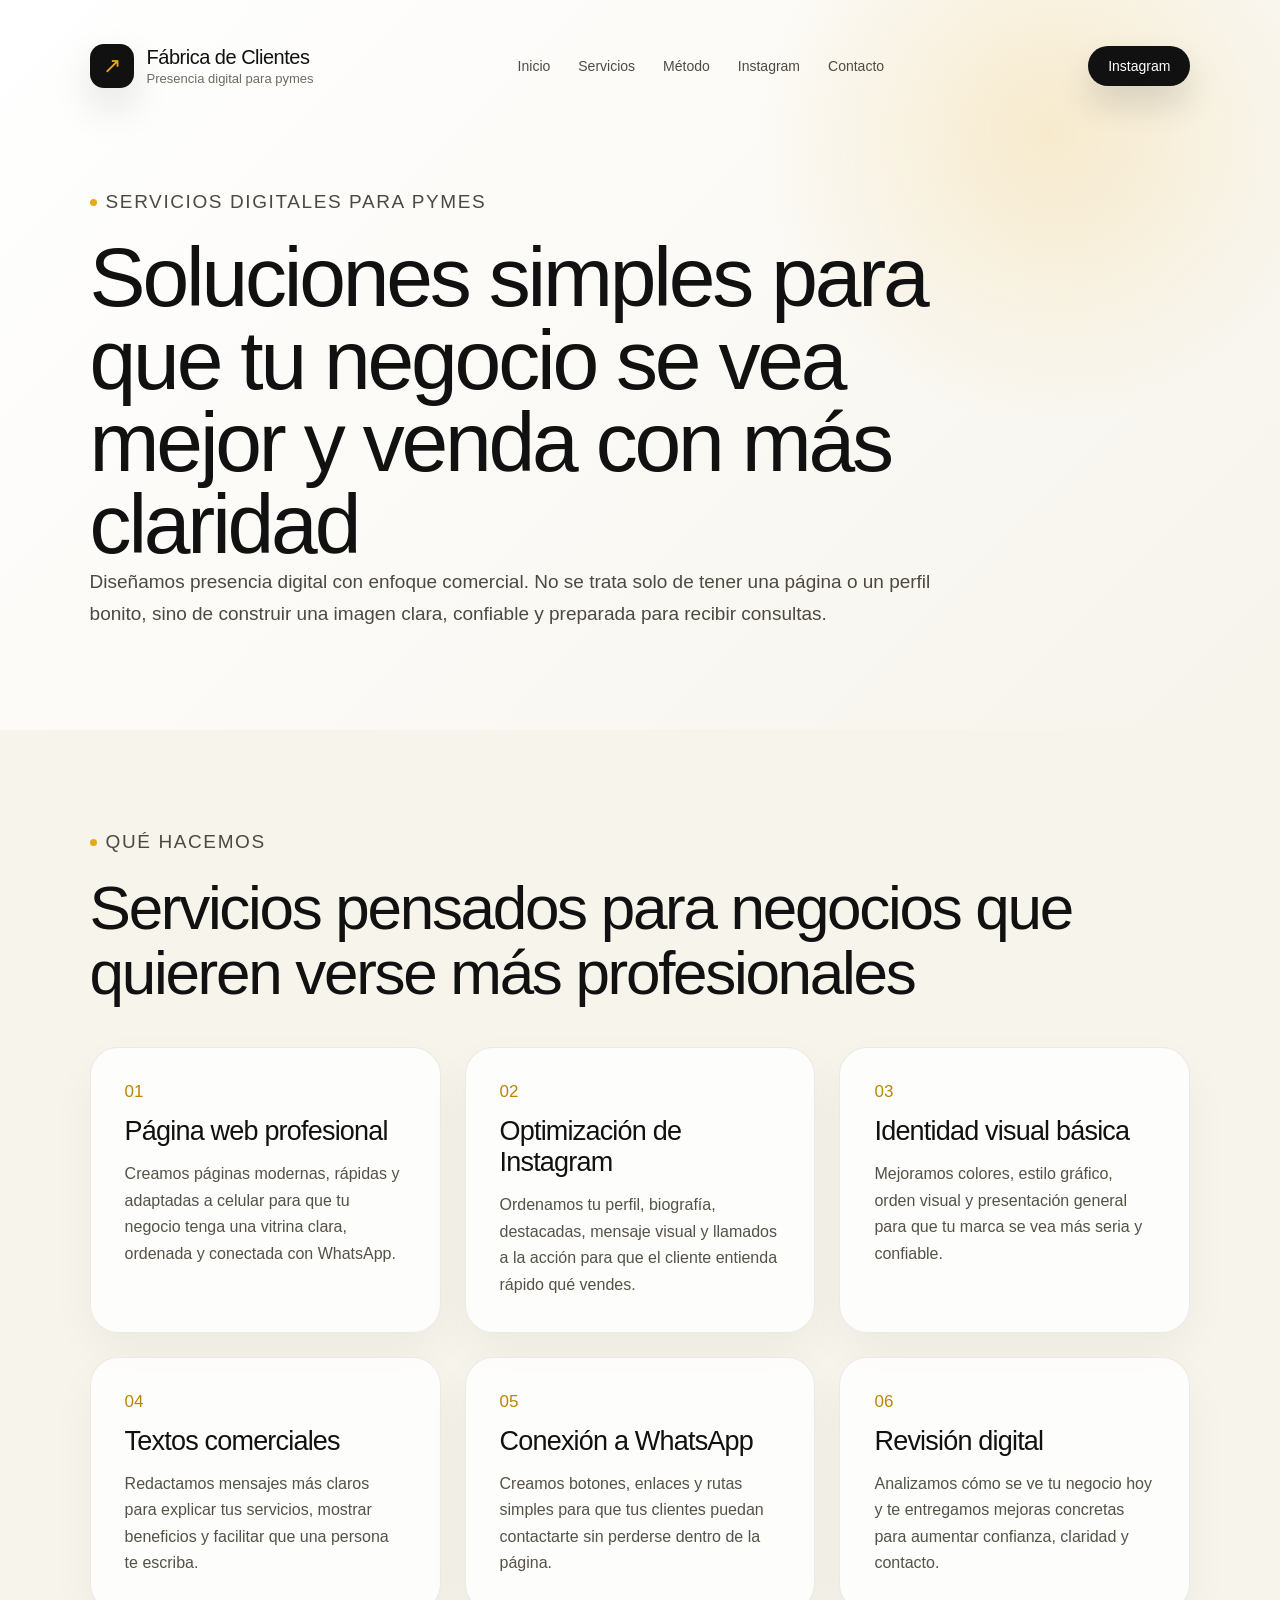
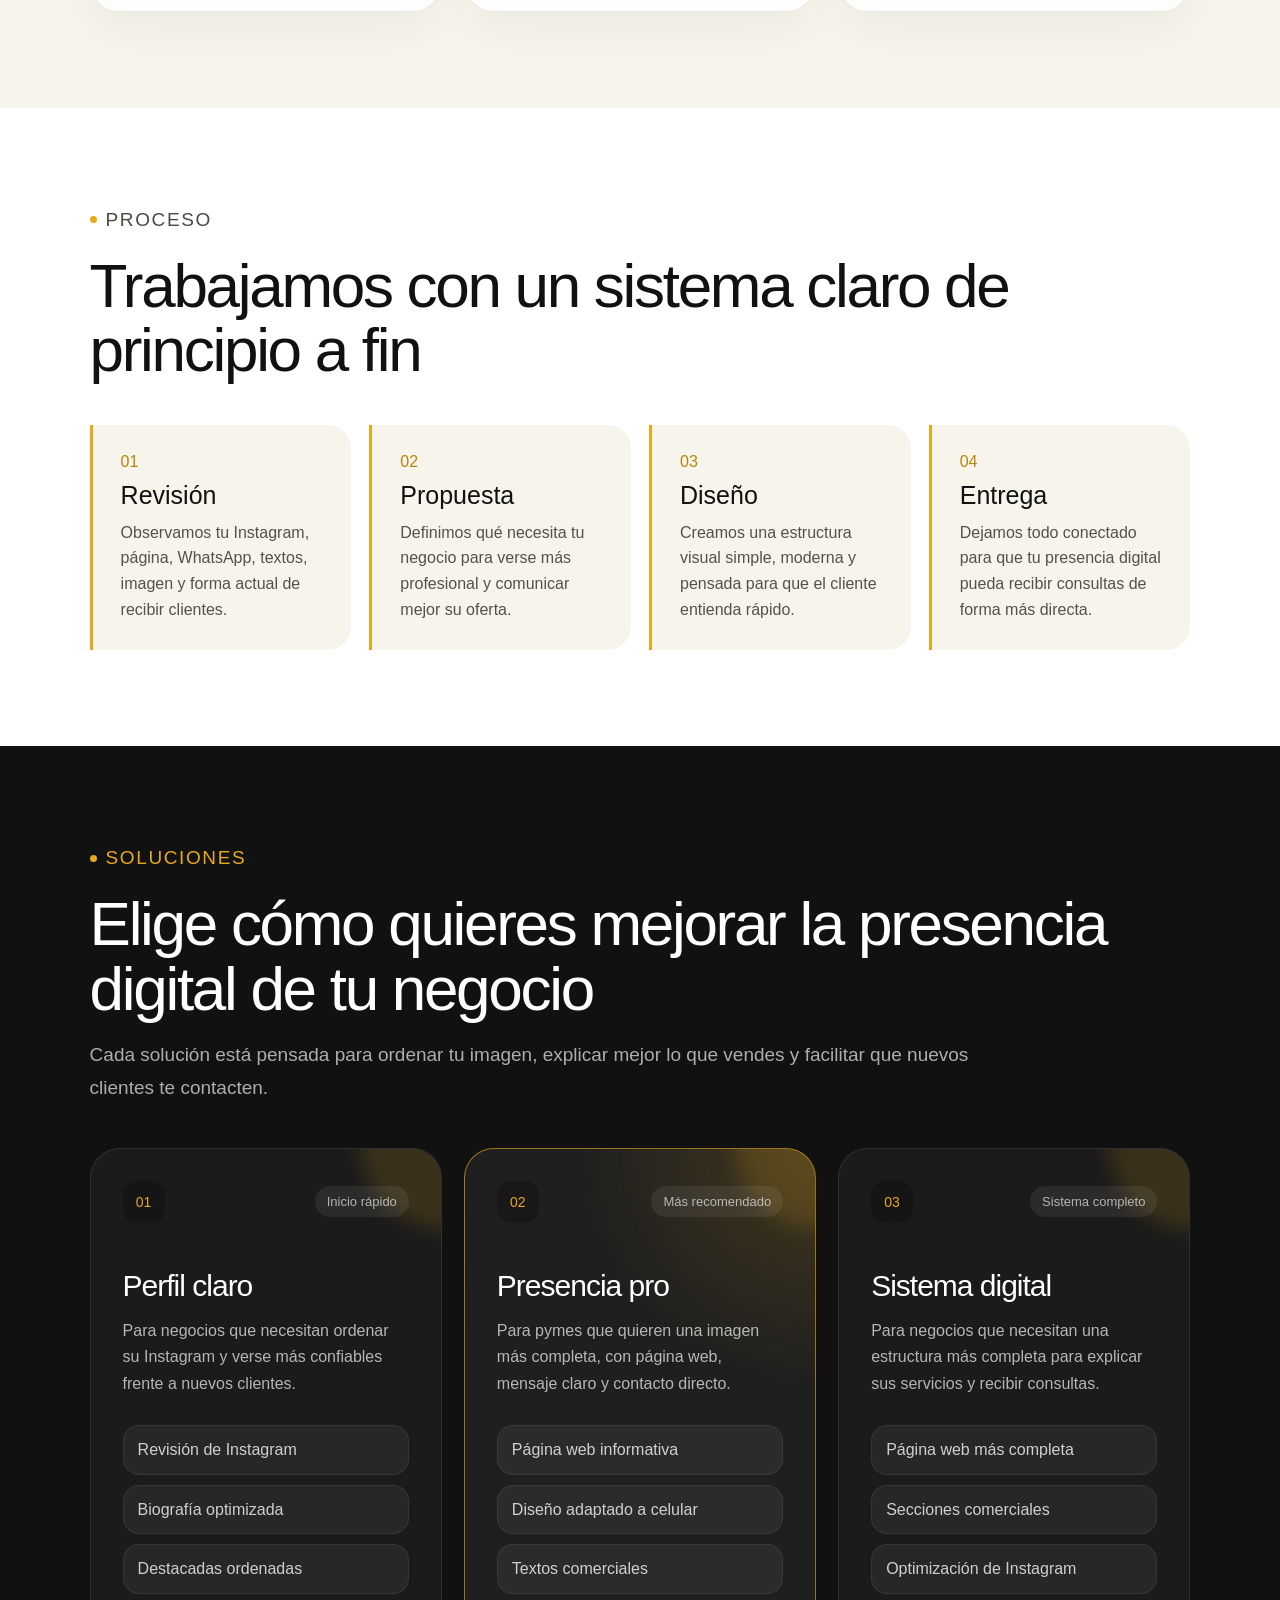
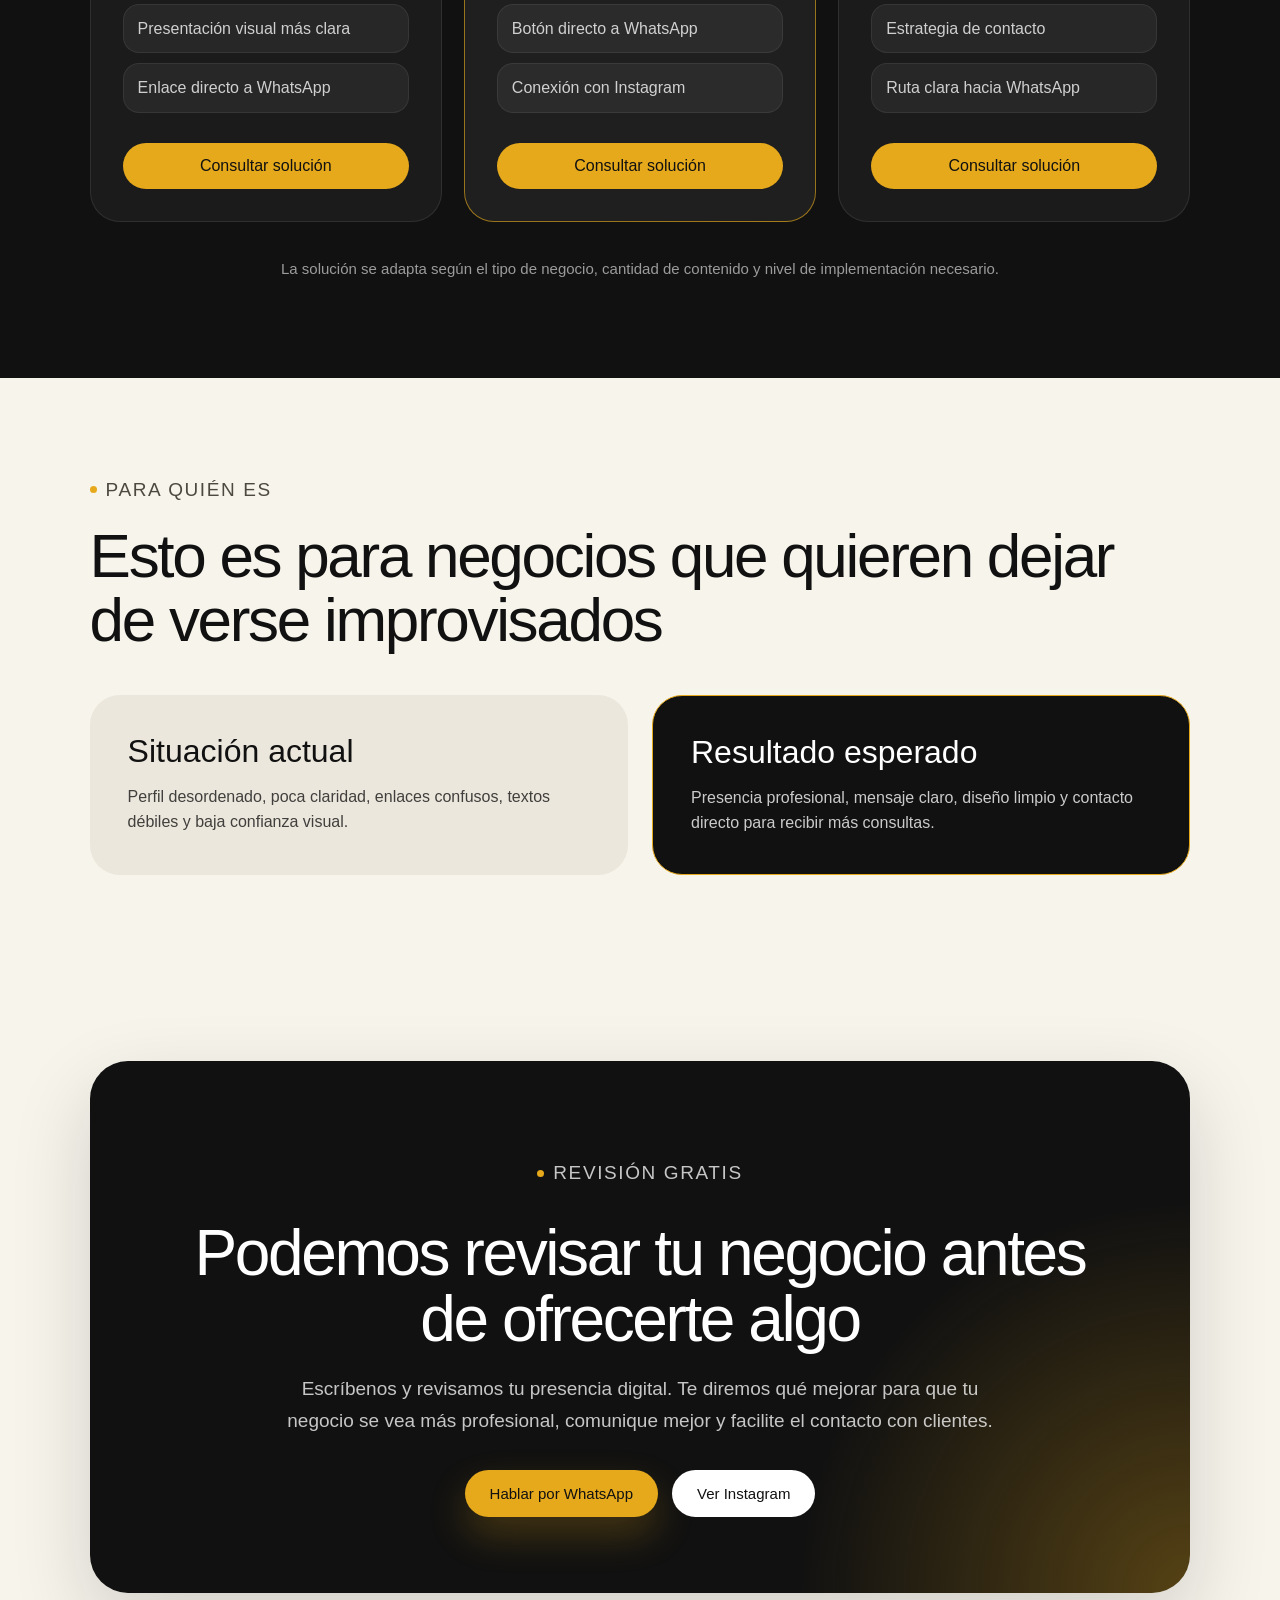
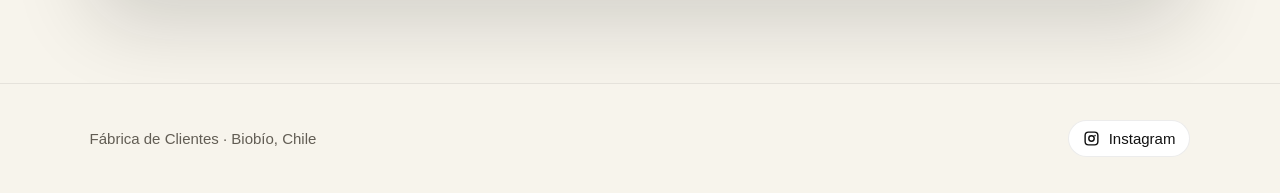
==== commit af23dc70: "Update servicios.html" ====
--- a/servicios.html
+++ b/servicios.html
@@ -345,19 +345,19 @@
         <header class="mobile-hero">
 
             <nav class="mobile-nav">
-                <a href="index.html" class="mobile-logo">
-                    <div class="logo-icon">↗</div>
-
-                    <div>
-                        <h2>Fábrica de Clientes</h2>
-                        <span>Servicios para pymes</span>
-                    </div>
-                </a>
-
-                <a href="index.html" class="mobile-ig">
-                    Inicio
-                </a>
-            </nav>
+    <a href="index.html" class="mobile-logo">
+        <div class="mobile-brand-icon">FC</div>
+
+        <div>
+            <h2>Fábrica de Clientes</h2>
+            <span>Servicios para pymes</span>
+        </div>
+    </a>
+
+    <a href="index.html" class="mobile-nav-link">
+        Inicio
+    </a>
+</nav>
 
             <section class="mobile-hero-content">
                 <p class="mobile-tag">Servicios digitales</p>
--- a/style.css
+++ b/style.css
@@ -30,6 +30,14 @@
     display: none;
 }
 
+.version-pc {
+    display: block;
+}
+
+.version-movil {
+    display: none;
+}
+
 .hero,
 .page-header,
 main,
@@ -38,7 +46,7 @@
     z-index: 1;
 }
 
-/* inicio */
+/* inicio pc */
 
 .hero {
     min-height: 100vh;
@@ -441,7 +449,7 @@
     background: #ffffff;
 }
 
-/* secciones generales */
+/* secciones pc */
 
 .section {
     padding: 96px 7%;
@@ -541,7 +549,7 @@
     line-height: 1.65;
 }
 
-/* instagram */
+/* instagram pc */
 
 .instagram-section {
     background: #ffffff;
@@ -722,7 +730,7 @@
     border-radius: 12px;
 }
 
-/* servicios de inicio */
+/* servicios pc */
 
 .tech-section,
 .services-section {
@@ -762,8 +770,6 @@
     line-height: 1.6;
 }
 
-/* pagina servicios */
-
 .page-header {
     padding: 30px 7% 100px;
     background:
@@ -855,8 +861,6 @@
     color: #565147;
     line-height: 1.6;
 }
-
-/* soluciones */
 
 .paquetes {
     background: #111111;
@@ -1016,7 +1020,7 @@
     line-height: 1.6;
 }
 
-/* comparacion */
+/* comparación pc */
 
 .comparison {
     display: grid;
@@ -1052,7 +1056,7 @@
     line-height: 1.6;
 }
 
-/* contacto */
+/* contacto pc */
 
 .contacto {
     margin: 90px 7%;
@@ -1104,7 +1108,7 @@
     background: #f7f4ec;
 }
 
-/* footer */
+/* footer pc */
 
 footer {
     padding: 36px 7%;
@@ -1168,7 +1172,241 @@
     fill: currentColor;
 }
 
-/* responsive */
+/* versión móvil */
+
+.mobile-hero {
+    min-height: 100vh;
+    padding: 22px 5% 60px;
+    background:
+        radial-gradient(circle at 85% 12%, rgba(230, 169, 27, 0.24), transparent 30%),
+        linear-gradient(135deg, #ffffff 0%, #f7f4ec 100%);
+}
+
+.mobile-nav {
+    display: flex;
+    justify-content: space-between;
+    align-items: center;
+    gap: 16px;
+}
+
+.mobile-logo {
+    display: flex;
+    align-items: center;
+    gap: 12px;
+}
+
+.mobile-logo .logo-icon {
+    width: 40px;
+    height: 40px;
+    border-radius: 13px;
+    font-size: 20px;
+}
+
+.mobile-logo h2 {
+    font-size: 17px;
+    font-weight: 500;
+    letter-spacing: -0.4px;
+}
+
+.mobile-logo span {
+    display: block;
+    margin-top: 2px;
+    font-size: 12px;
+    color: #6f6a5f;
+}
+
+.mobile-ig {
+    min-width: 42px;
+    height: 42px;
+    padding: 0 14px;
+    display: grid;
+    place-items: center;
+    border-radius: 999px;
+    background: #111111;
+    color: #ffffff;
+    font-size: 13px;
+    white-space: nowrap;
+}
+
+.mobile-hero-content {
+    padding-top: 78px;
+}
+
+.mobile-tag {
+    display: inline-flex;
+    align-items: center;
+    gap: 8px;
+    color: #b98506;
+    text-transform: uppercase;
+    letter-spacing: 1.3px;
+    font-size: 11px;
+    margin-bottom: 16px;
+}
+
+.mobile-tag::before {
+    content: "";
+    width: 7px;
+    height: 7px;
+    background: #e6a91b;
+    border-radius: 50%;
+}
+
+.mobile-hero-content h1 {
+    font-size: 43px;
+    line-height: 1;
+    letter-spacing: -2px;
+    font-weight: 500;
+}
+
+.mobile-hero-content p {
+    margin-top: 22px;
+    font-size: 17px;
+    line-height: 1.65;
+    color: #4d4941;
+}
+
+.mobile-buttons {
+    display: grid;
+    gap: 12px;
+    margin-top: 30px;
+}
+
+.mobile-buttons a {
+    width: 100%;
+    padding: 15px 20px;
+    border-radius: 999px;
+    text-align: center;
+    background: #111111;
+    color: #ffffff;
+}
+
+.mobile-buttons a:nth-child(2) {
+    background: #ffffff;
+    color: #111111;
+    border: 1px solid rgba(17, 17, 17, 0.12);
+}
+
+.mobile-main {
+    background: #f7f4ec;
+}
+
+.mobile-section {
+    padding: 68px 5%;
+}
+
+.mobile-section h2,
+.mobile-contact h2 {
+    font-size: 34px;
+    line-height: 1.05;
+    letter-spacing: -1.4px;
+    font-weight: 500;
+    margin-bottom: 28px;
+}
+
+.mobile-cards {
+    display: grid;
+    gap: 16px;
+}
+
+.mobile-cards div {
+    background: #ffffff;
+    border: 1px solid rgba(17, 17, 17, 0.08);
+    border-radius: 24px;
+    padding: 24px;
+    box-shadow: 0 18px 38px rgba(17, 17, 17, 0.055);
+}
+
+.mobile-cards span {
+    display: inline-flex;
+    margin-bottom: 20px;
+    color: #b98506;
+    font-size: 14px;
+}
+
+.mobile-cards h3 {
+    font-size: 24px;
+    font-weight: 500;
+    letter-spacing: -0.7px;
+    margin-bottom: 10px;
+}
+
+.mobile-cards p {
+    color: #565147;
+    line-height: 1.6;
+}
+
+.mobile-dark {
+    background: #111111;
+    color: #ffffff;
+}
+
+.mobile-dark h2 {
+    color: #ffffff;
+}
+
+.mobile-dark .mobile-tag {
+    color: #e6a91b;
+}
+
+.mobile-steps {
+    display: grid;
+    gap: 12px;
+}
+
+.mobile-steps p {
+    margin: 0;
+    padding: 15px 16px;
+    border-radius: 18px;
+    background: rgba(255, 255, 255, 0.07);
+    color: rgba(255, 255, 255, 0.78);
+    line-height: 1.5;
+}
+
+.mobile-contact {
+    margin: 56px 5%;
+    padding: 44px 24px;
+    border-radius: 30px;
+    background:
+        radial-gradient(circle at bottom right, rgba(230, 169, 27, 0.32), transparent 36%),
+        #111111;
+    color: #ffffff;
+    text-align: center;
+}
+
+.mobile-contact .mobile-tag {
+    color: #e6a91b;
+}
+
+.mobile-contact p {
+    margin: 20px auto 28px;
+    color: rgba(255, 255, 255, 0.76);
+    line-height: 1.65;
+}
+
+.mobile-contact a {
+    display: flex;
+    justify-content: center;
+    width: 100%;
+    padding: 15px 20px;
+    border-radius: 999px;
+    background: #e6a91b;
+    color: #111111;
+    margin-top: 12px;
+}
+
+.mobile-contact a:last-child {
+    background: #ffffff;
+}
+
+.mobile-footer {
+    padding: 34px 5%;
+    text-align: center;
+    color: #625d54;
+    background: #f7f4ec;
+    border-top: 1px solid rgba(17, 17, 17, 0.08);
+}
+
+/* responsive pc intermedio */
 
 @media (max-width: 980px) {
     .hero-content,
@@ -1197,58 +1435,37 @@
     }
 }
 
-@media (max-width: 650px) {
-    .hero,
-    .page-header {
-        padding: 24px 5% 70px;
-    }
-
-    .nav {
-        margin-bottom: 54px;
-    }
-
-    .nav-btn {
+/* cambio real a versión móvil */
+
+@media (max-width: 750px) {
+    .version-pc {
         display: none;
     }
 
-    h1,
-    .page-title h1 {
-        letter-spacing: -2px;
+    .version-movil {
+        display: block;
     }
 
-    h1 {
-        font-size: 42px;
+    body {
+        background: #f7f4ec;
     }
-
-    .description,
-    .section > p,
-    .split p,
-    .contacto p {
-        font-size: 17px;
+}
+
+@media (max-width: 390px) {
+    .mobile-hero-content h1 {
+        font-size: 38px;
     }
 
-    .mini-stats,
-    .trust-row,
-    .cards,
-    .service-grid,
-    .tech-grid,
-    .timeline,
-    .comparison,
-    .soluciones-grid {
-        grid-template-columns: 1fr;
+    .mobile-section h2,
+    .mobile-contact h2 {
+        font-size: 31px;
     }
 
-    .section {
-        padding: 72px 5%;
+    .mobile-logo h2 {
+        font-size: 15px;
     }
 
-    .contacto {
-        margin: 60px 5%;
-        padding: 52px 24px;
+    .mobile-logo span {
+        font-size: 11px;
     }
-
-    footer {
-        flex-direction: column;
-        text-align: center;
-    }
-}
+}
